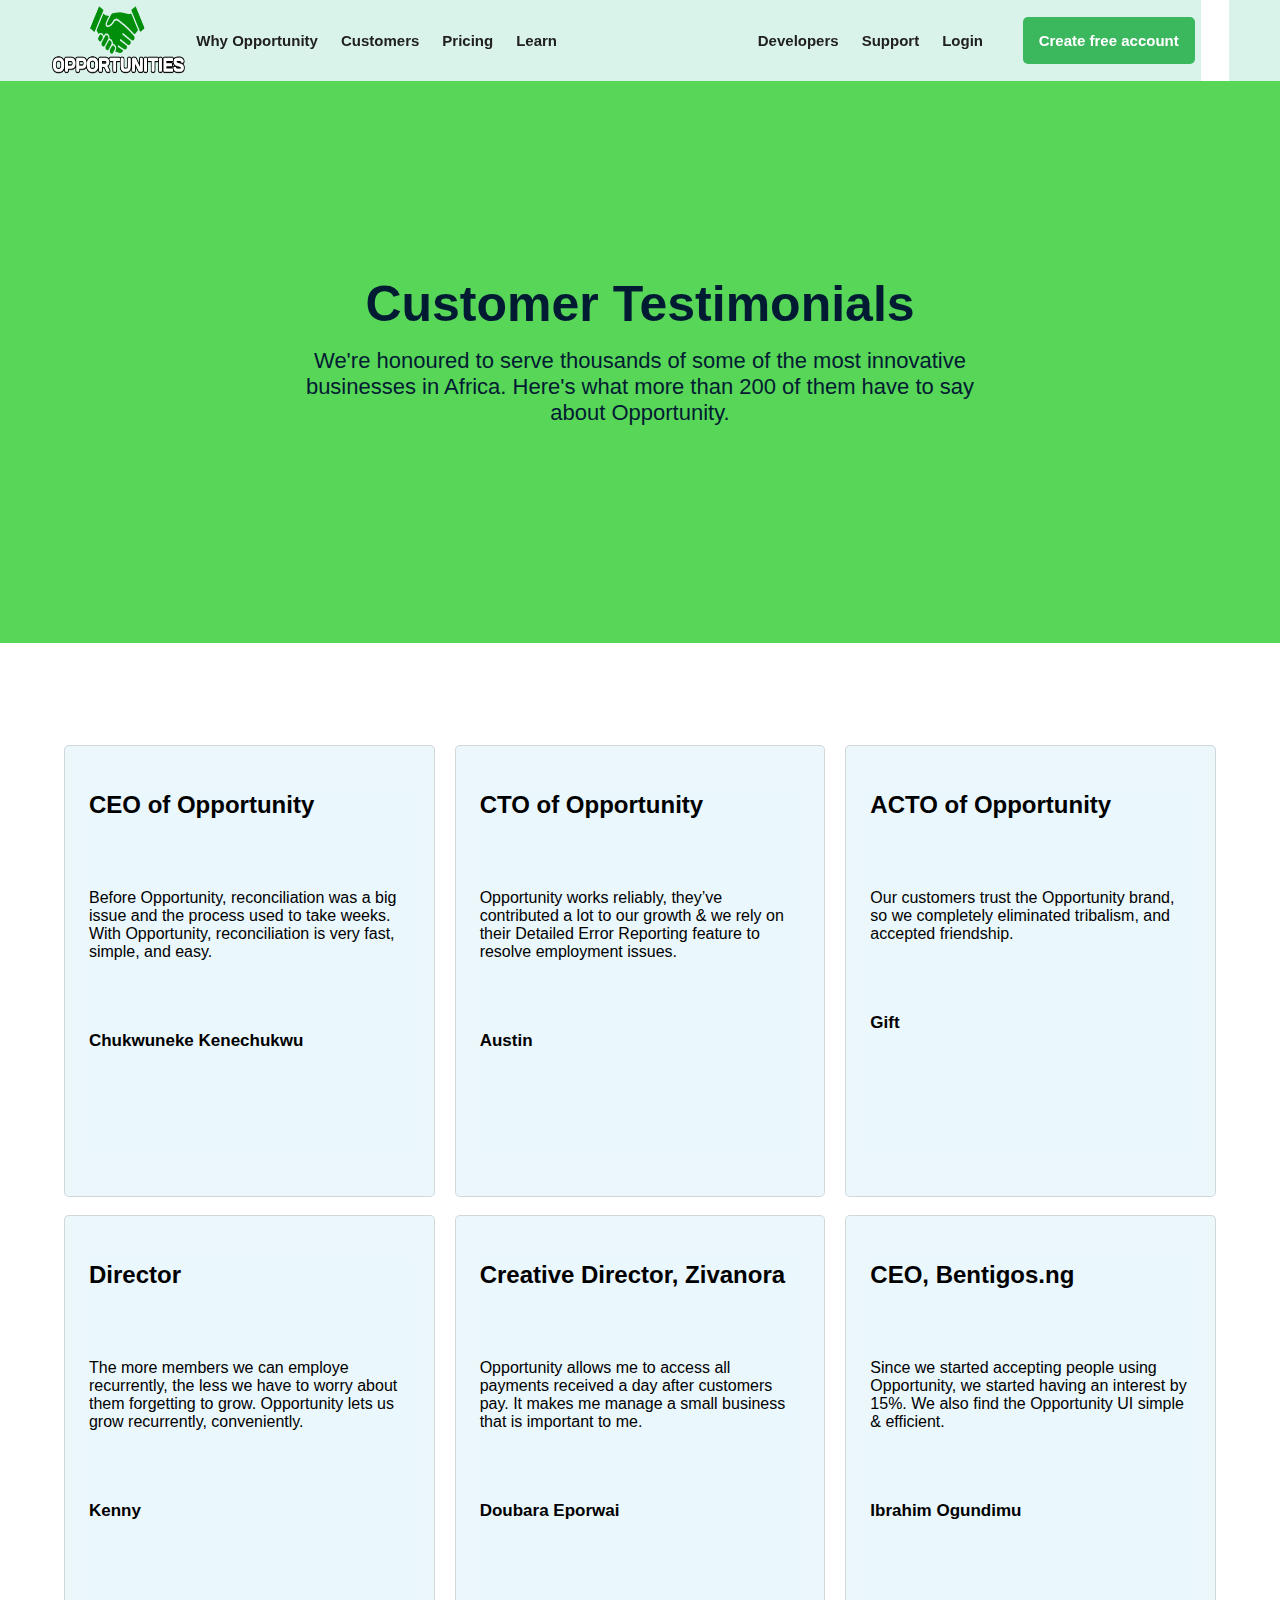
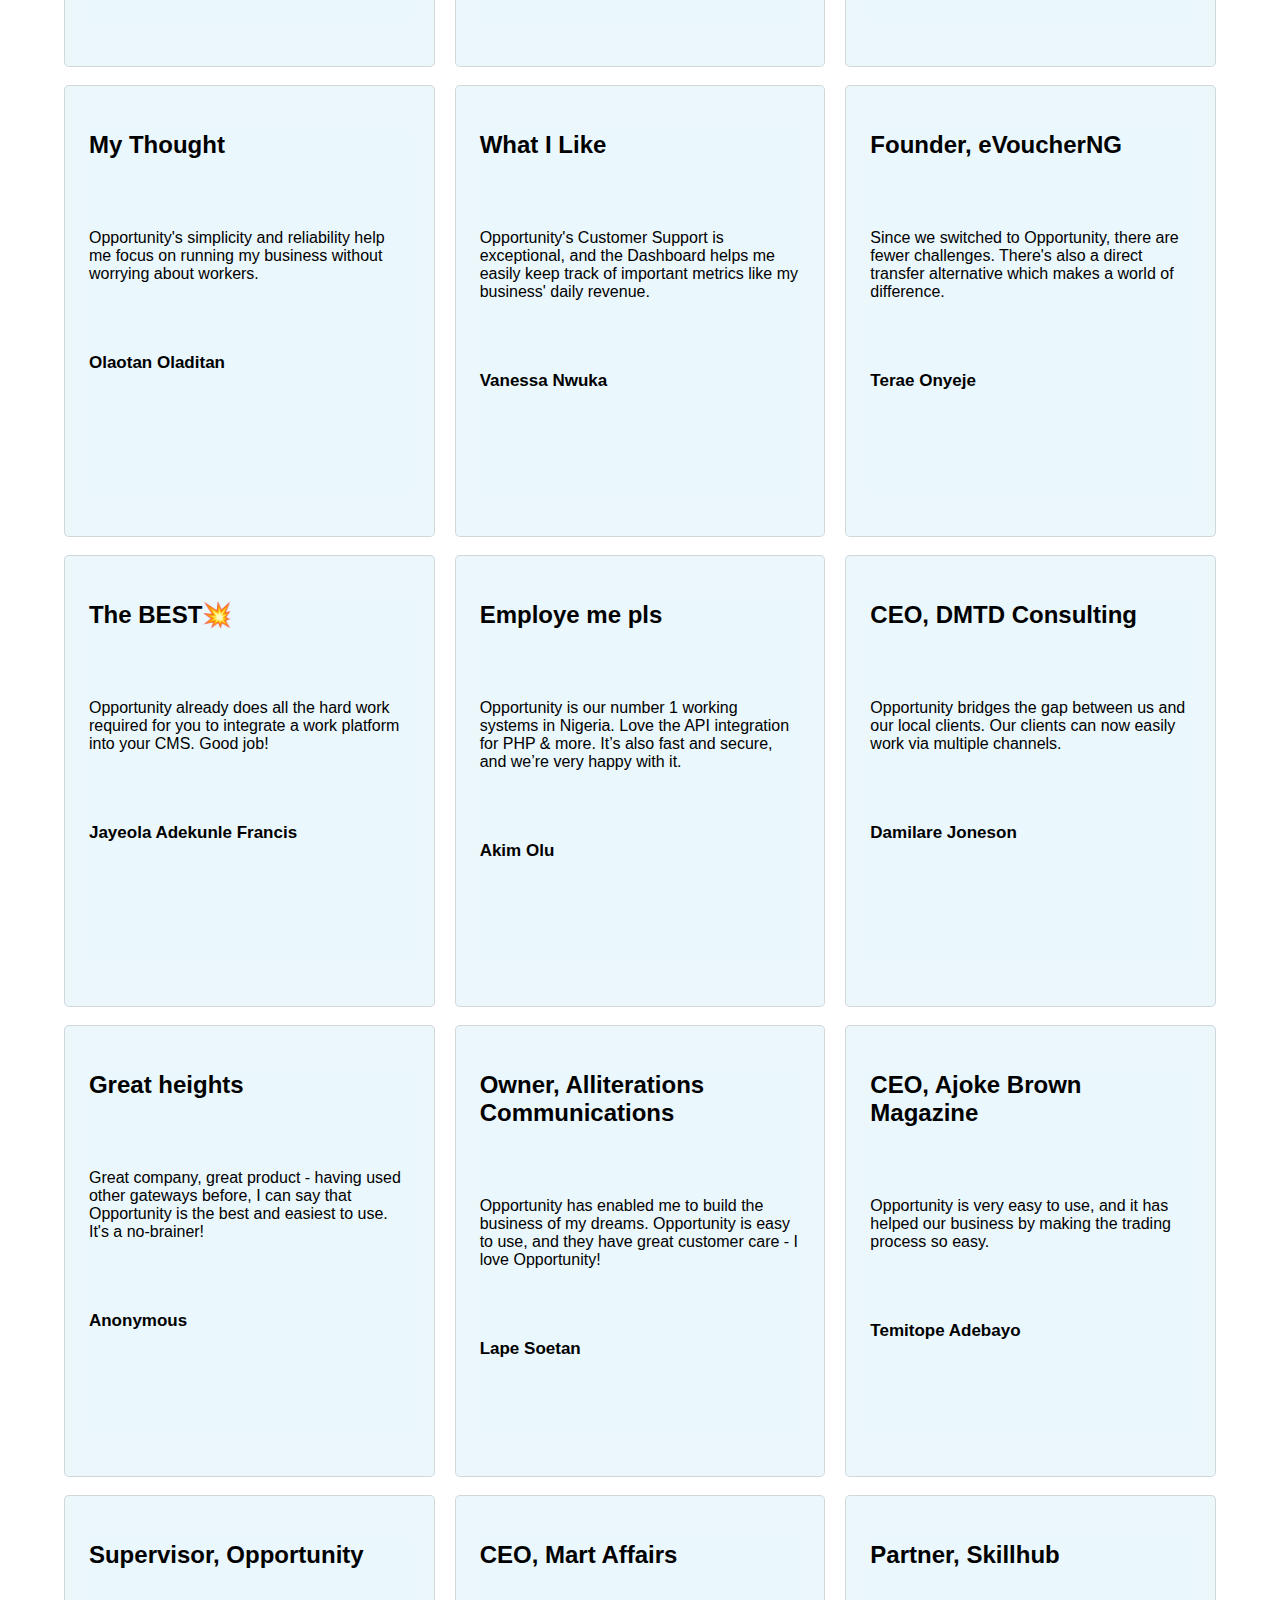
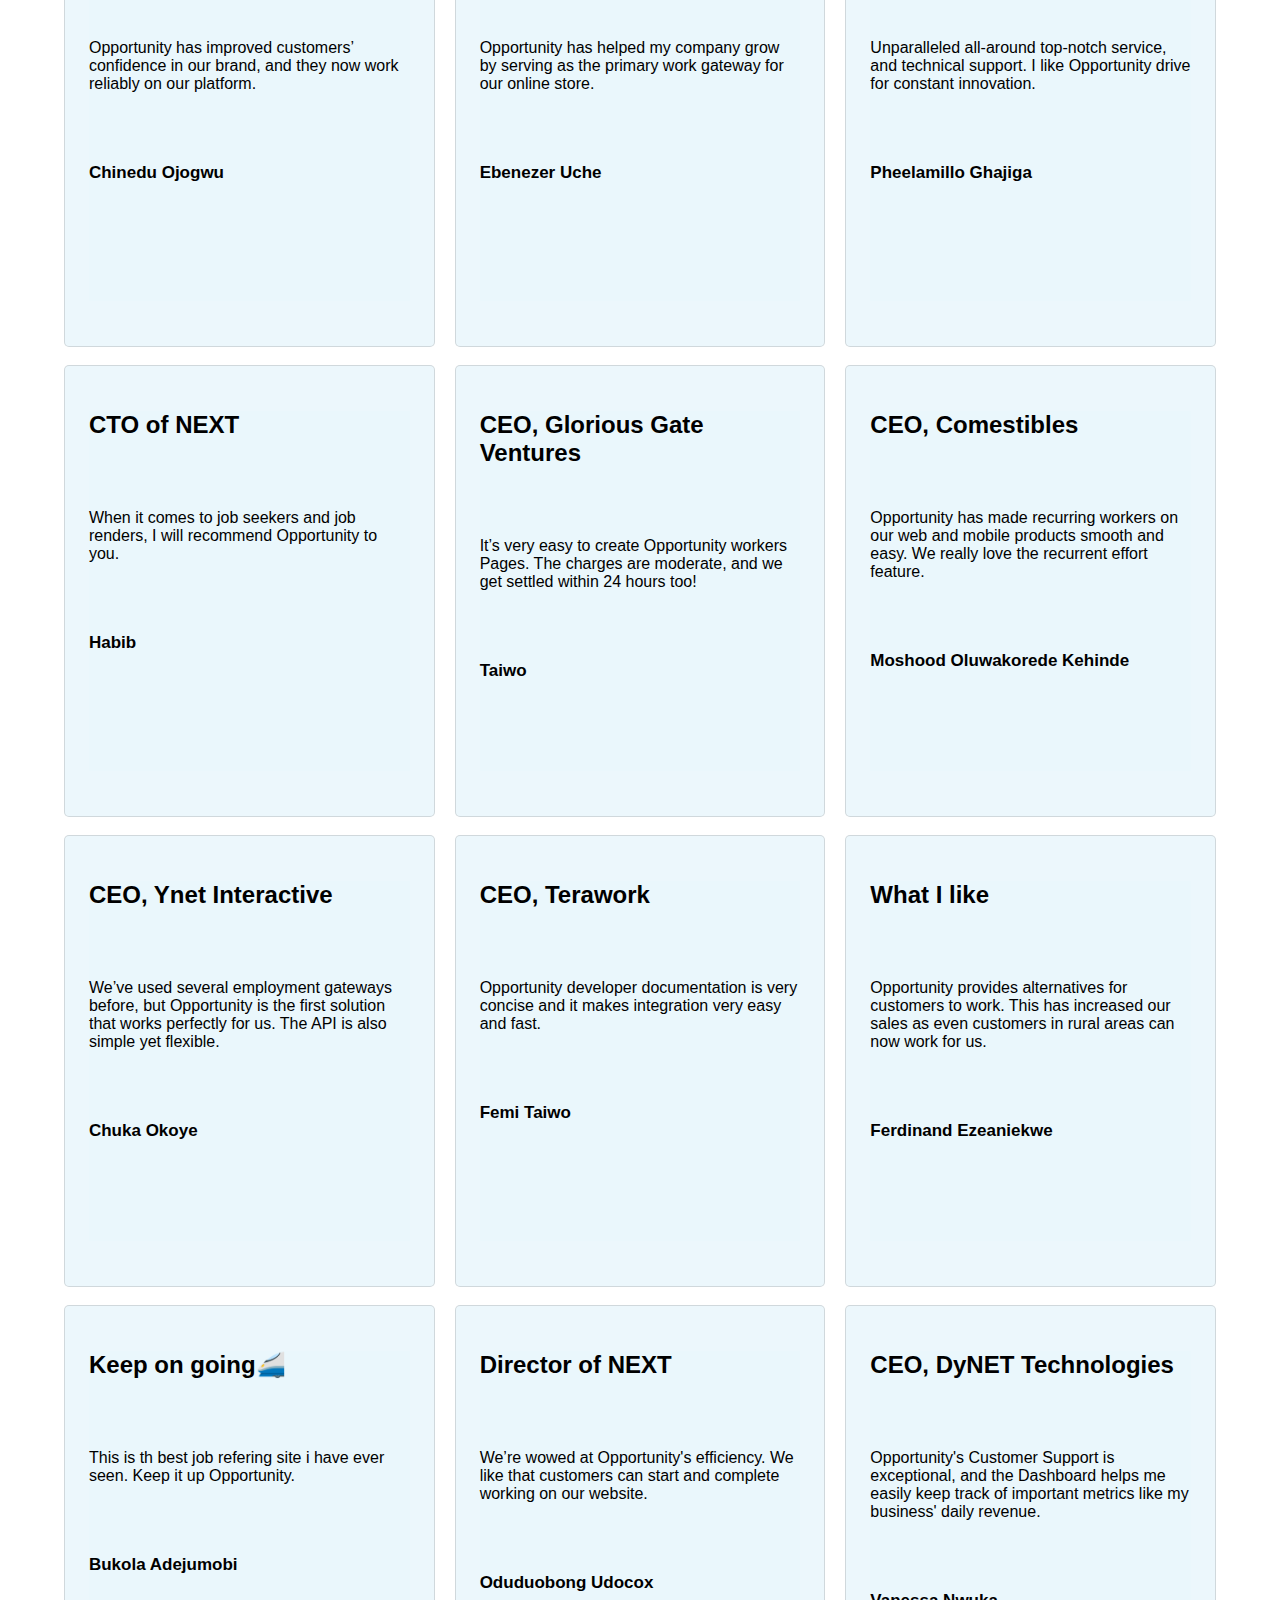
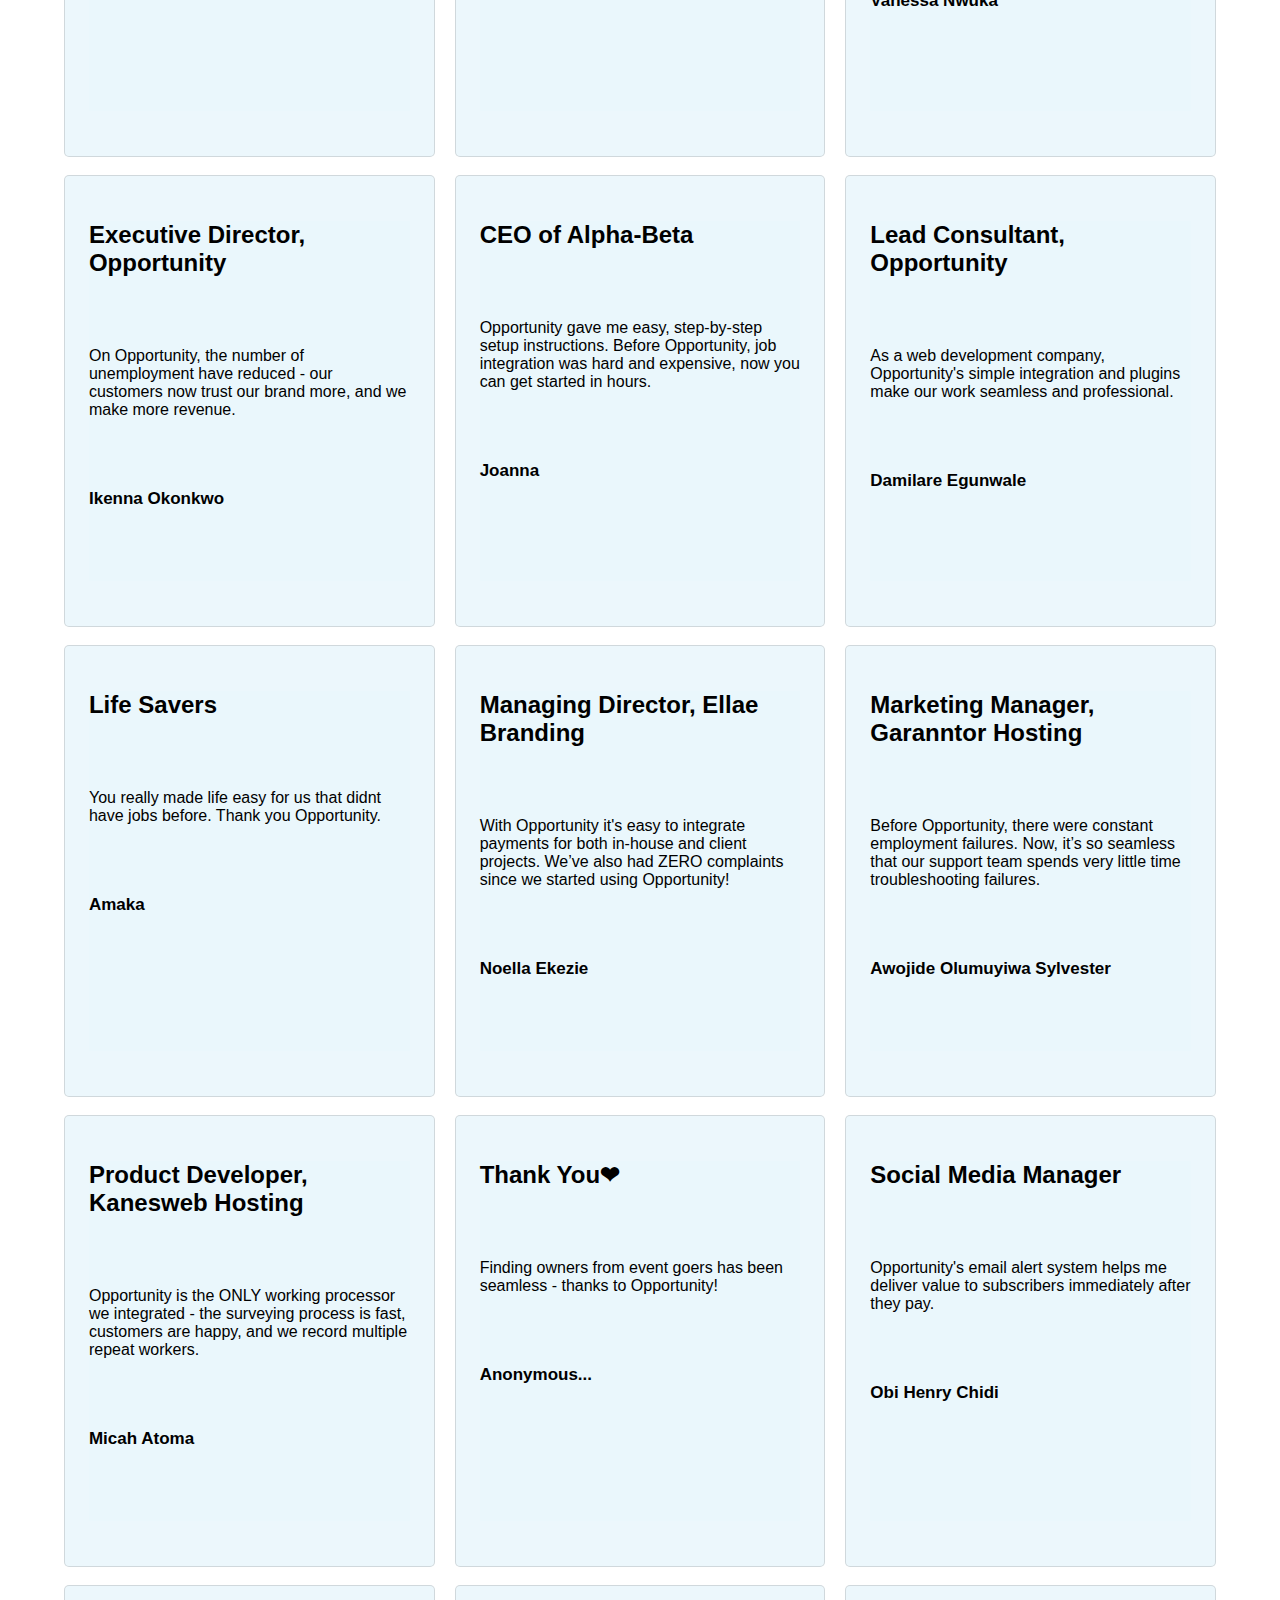
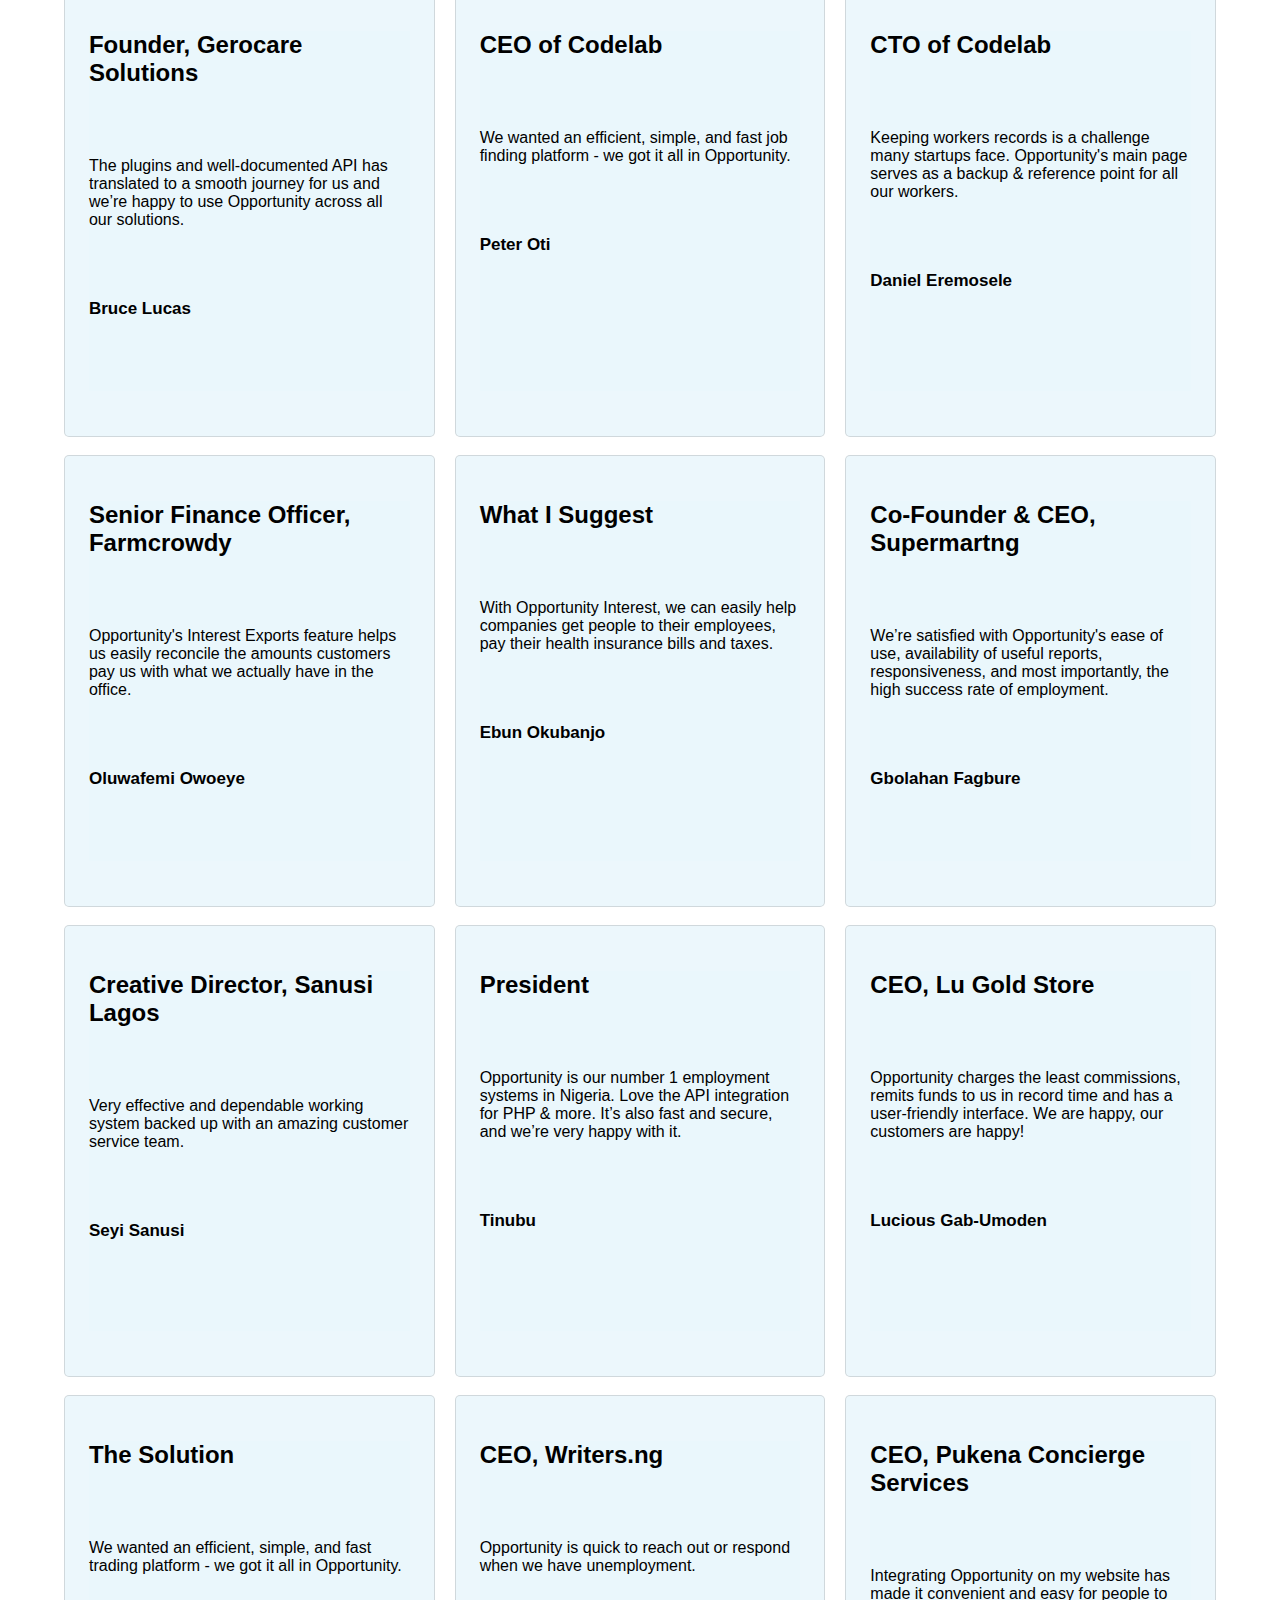
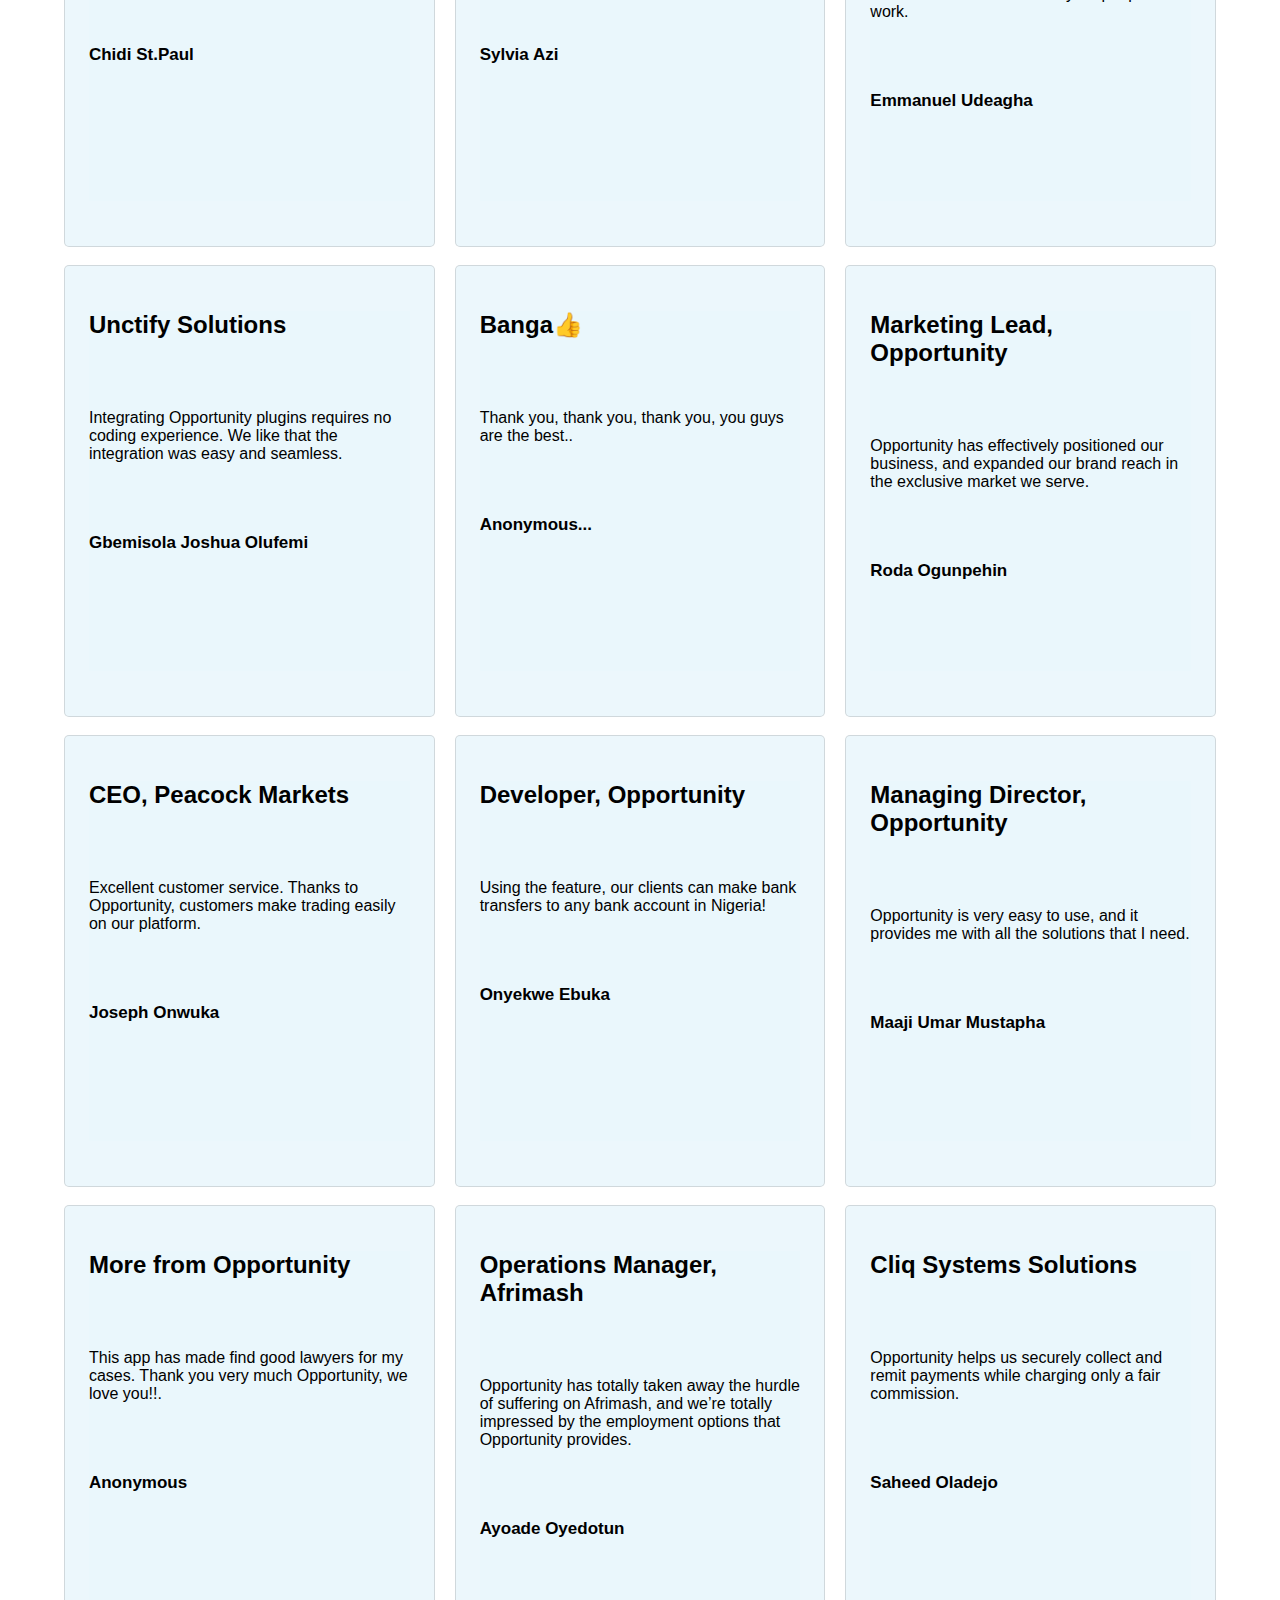
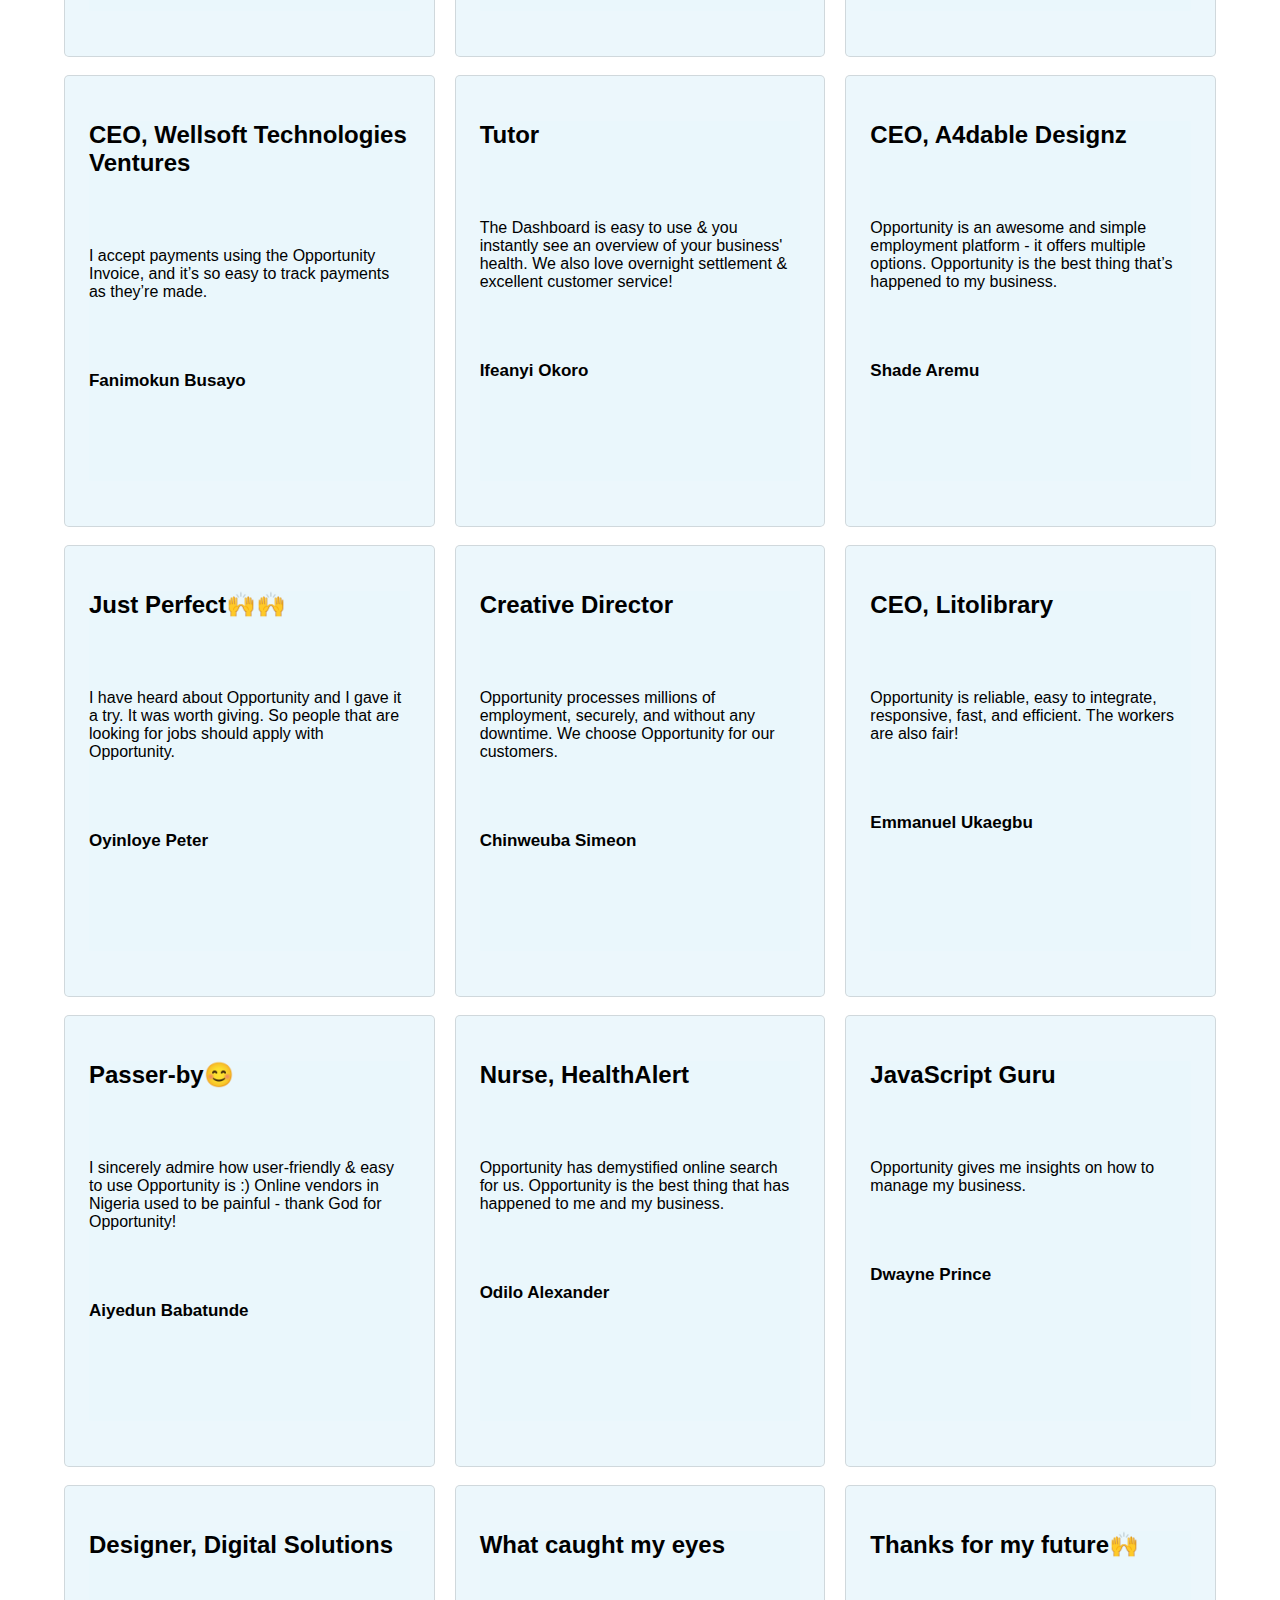
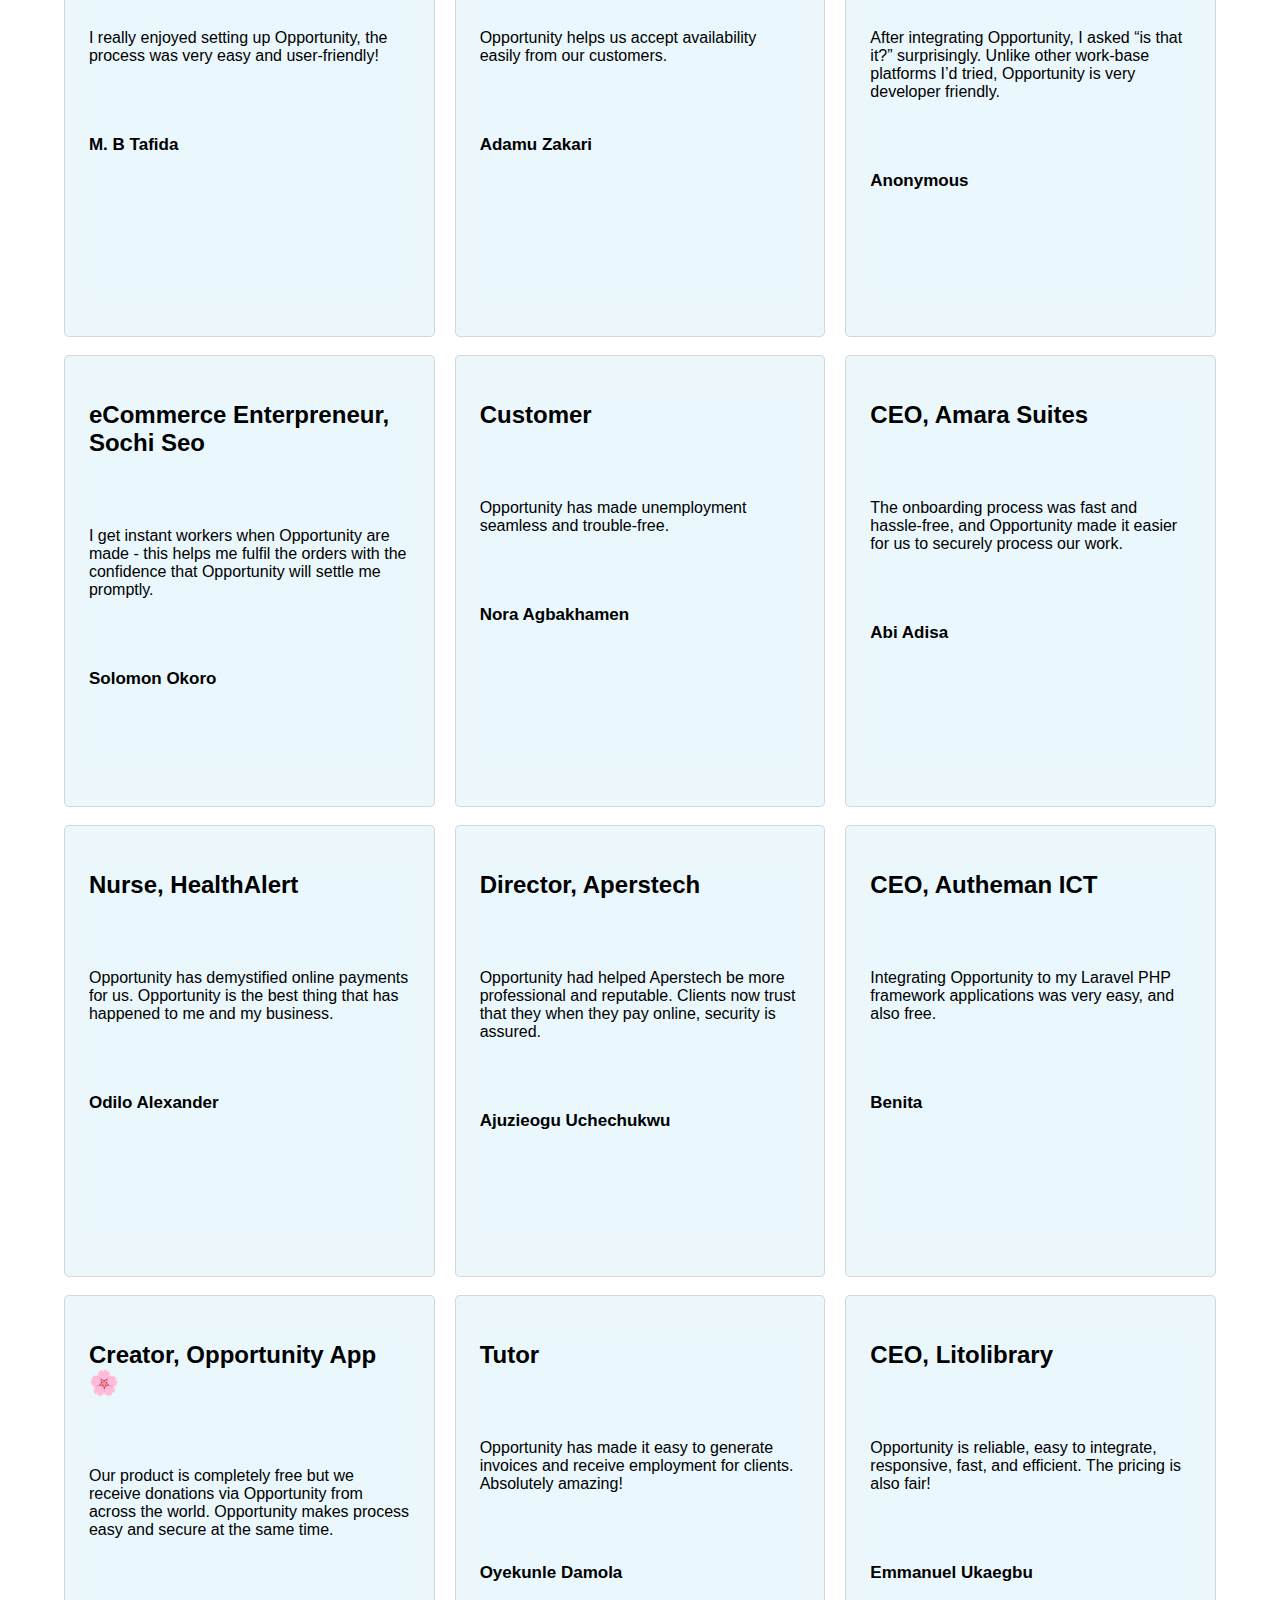
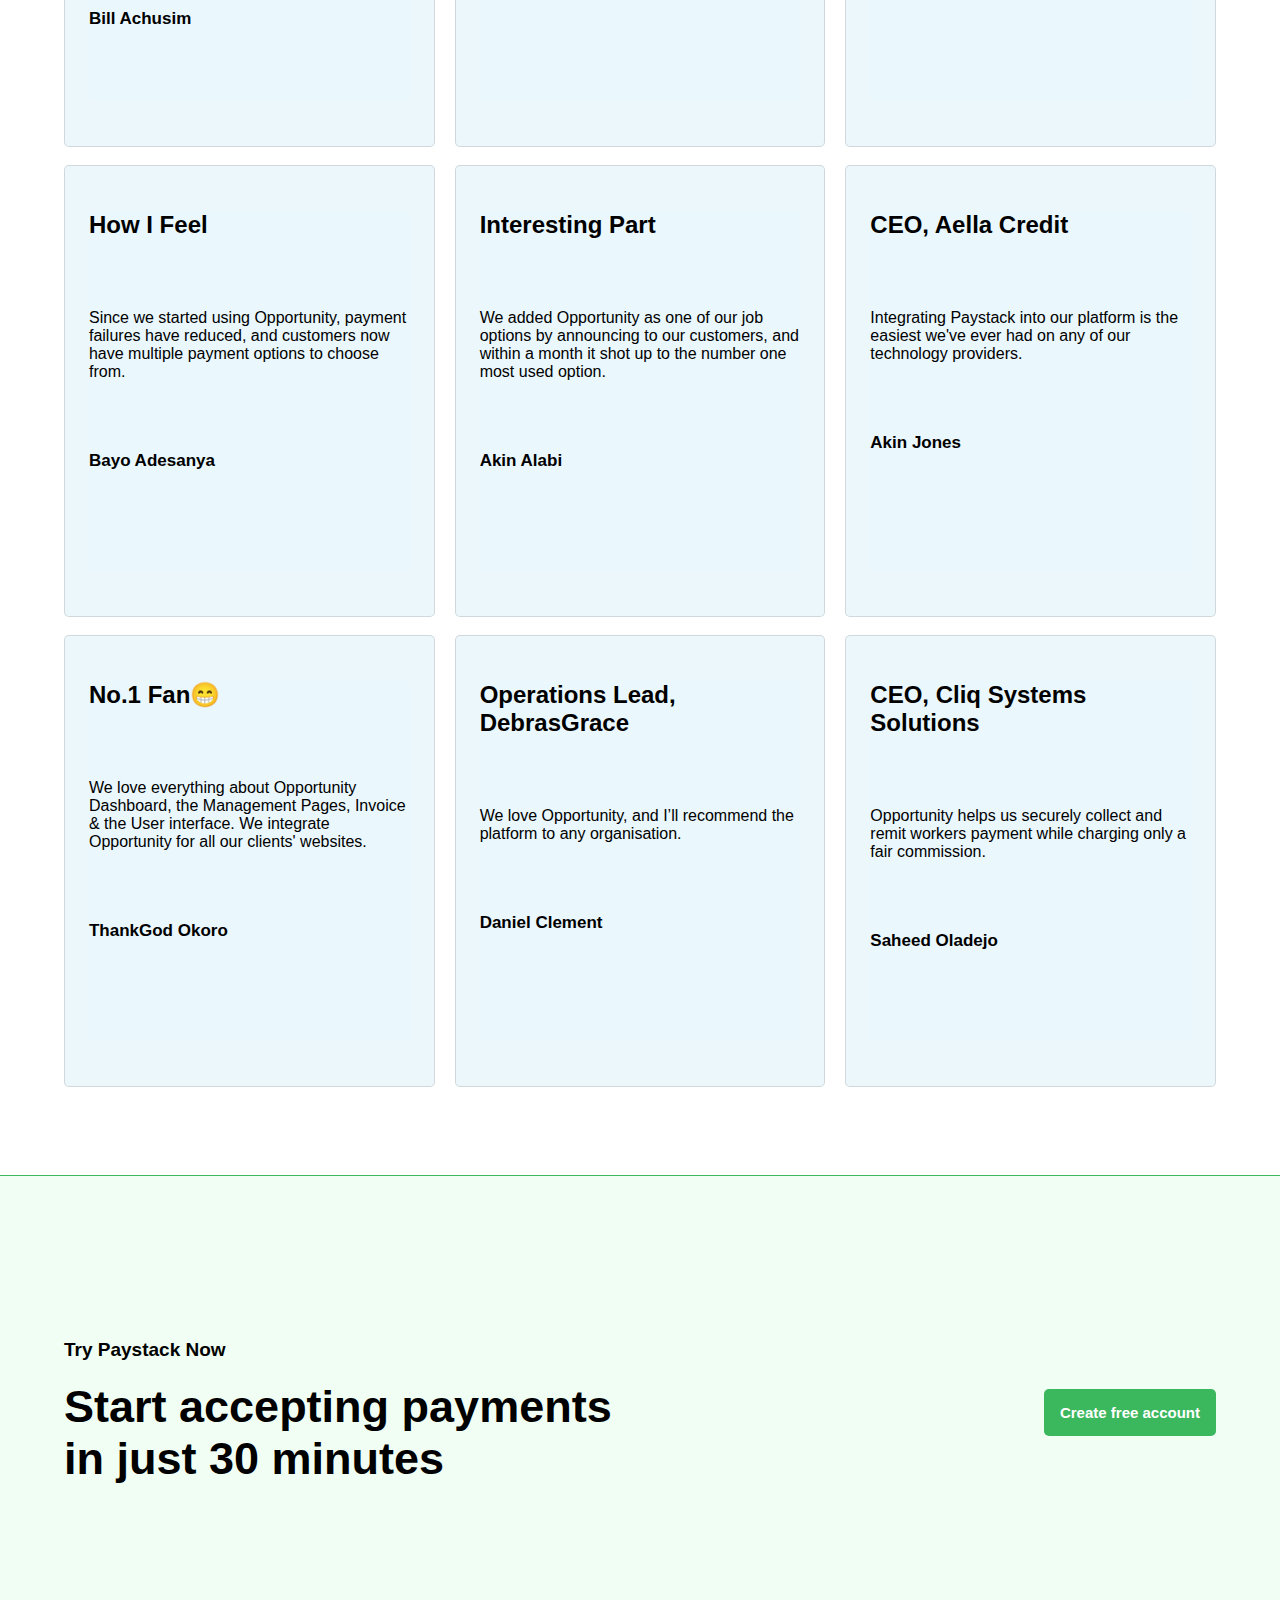
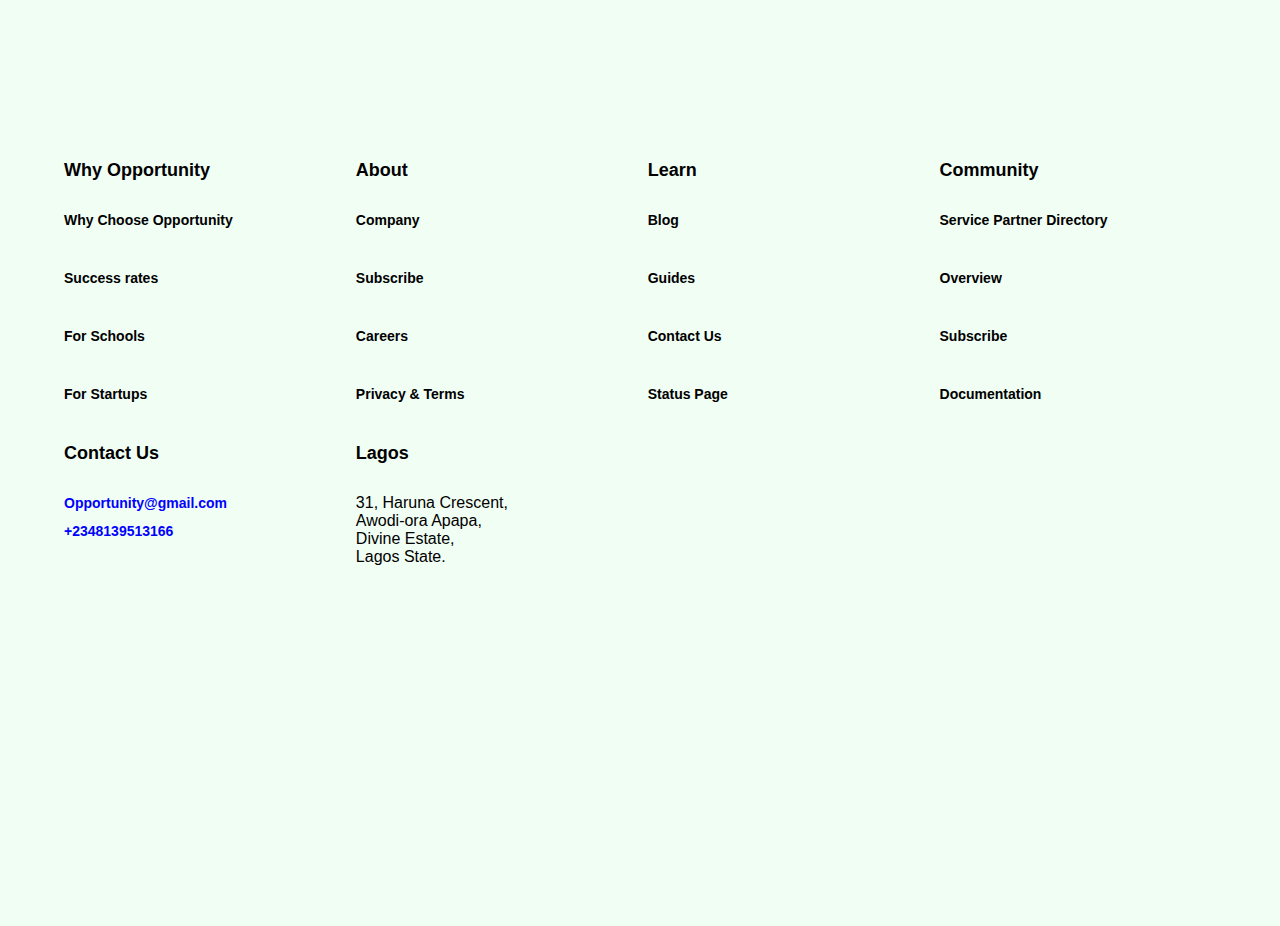
==== Customers/index.html @ 06574d7b "oppurtunity  push" ====
<!DOCTYPE html>
<html lang="en">
<head>
    <link rel="stylesheet" href="./index.css">
    <meta charset="UTF-8">
    <meta name="viewport" content="width=device-width, initial-scale=1.0">
    <title>Company</title>
</head>
<body>
    <main class="Main">
        <header class="Header DropDown">
            <div class="Head-wrapper">
                <div class="Part1">
                    <div class="Logo"><img src="../FirstPhasePresentation/login/asset/logo.png" height="100%" width="100%" alt="Opportunity"></div>
                    <div class="First">
                        <a href="">Why Opportunity</a>
                        <a href="../Customers/index.html">Customers</a>
                        <a href="">Pricing</a>
                        <a href="">Learn</a>
                    </div>
                </div>
                <div class="Part2">
                    <div class="Second">
                        <a href="">Developers</a>
                        <a href="../FirstPhasePresentation/Support/index.html">Support</a>
                        <a href="../FirstPhasePresentation/login/index.html">Login</a>
                    </div>
                        <a class="Account" href="../FirstPhasePresentation/Sign up/indext.html">
                            <button class="But">Create free account</button>
                        </a>
                    <div class="Flag"><img src="" alt=""></div>
                </div>
            </div>
        </header>
        <section class="Section">
           <h1 class="Bounce">Customer Testimonials</h1>
           <p class="Bounce">We're honoured to serve thousands of some of the most innovative<br /> businesses in Africa. Here's what more than 200 of them have to say<br /> about Opportunity.
           </p>
        </section>
        <div class="Holder">
            <div class="Holder-wrapper">
                <div class="Column">
                    <div class="Row">
                        <div class="Row-holder">
                            <h2>CEO of Opportunity</h2>
                            <p>Before Opportunity, reconciliation was a big issue and the process used to take weeks. With Opportunity, reconciliation is very fast, simple, and easy.</p>
                            <div class="Dop">Chukwuneke Kenechukwu</div>
                        </div>
                    </div>
                    <div class="Row">
                        <div class="Row-holder">
                            <h2>CTO of Opportunity</h2>
                            <p>Opportunity works reliably, they’ve contributed a lot to our growth & we rely on their Detailed Error Reporting feature to resolve employment issues.</p>
                            <div class="Dop">Austin</div>
                        </div>
                    </div>
                    <div class="Row">
                        <div class="Row-holder">
                            <h2>ACTO of Opportunity</h2>
                            <p>Our customers trust the Opportunity brand, so we completely eliminated tribalism, and accepted friendship.</p>
                            <div class="Dop">Gift</div>
                        </div>
                    </div>
                </div>
                <div class="Column">
                    <div class="Row">
                        <div class="Row-holder">
                            <h2>Director</h2>
                            <p>The more members we can employe recurrently, the less we have to worry about them forgetting to grow. Opportunity lets us grow recurrently, conveniently.</p>
                            <div class="Dop">Kenny</div>
                        </div>
                    </div>
                    <div class="Row">
                        <div class="Row-holder">
                            <h2>Creative Director, Zivanora</h2>
                            <p>Opportunity allows me to access all payments received a day after customers pay. It makes me manage a small business that is important to me.</p>
                            <div class="Dop">Doubara Eporwai</div>
                        </div>
                    </div>
                    <div class="Row">
                        <div class="Row-holder">
                            <h2>CEO, Bentigos.ng</h2>
                            <p>Since we started accepting people using Opportunity, we started having an interest by 15%. We also find the Opportunity UI simple & efficient.</p>
                            <div class="Dop">Ibrahim Ogundimu</div>
                        </div>
                    </div>
                </div>
                <div class="Column">
                    <div class="Row">
                        <div class="Row-holder">
                            <h2>My Thought</h2>
                            <p>Opportunity's simplicity and reliability help me focus on running my business without worrying about workers.</p>
                            <div class="Dop">Olaotan Oladitan</div>
                        </div>
                    </div>
                    <div class="Row">
                        <div class="Row-holder">
                            <h2>What I Like</h2>
                            <p>Opportunity's Customer Support is exceptional, and the Dashboard helps me easily keep track of important metrics like my business' daily revenue.</p>
                            <div class="Dop">Vanessa Nwuka</div>
                        </div>
                    </div>
                    <div class="Row">
                        <div class="Row-holder">
                            <h2>Founder, eVoucherNG</h2>
                            <p>Since we switched to Opportunity, there are fewer challenges. There's also a direct transfer alternative which makes a world of difference.</p>
                            <div class="Dop">Terae Onyeje</div>
                        </div>
                    </div>
                </div>
                <div class="Column">
                    <div class="Row">
                        <div class="Row-holder">
                            <h2>The BEST💥</h2>
                            <p>Opportunity already does all the hard work required for you to integrate a work platform into your CMS. Good job!</p>
                            <div class="Dop">Jayeola Adekunle Francis</div>
                        </div>
                    </div>
                    <div class="Row">
                        <div class="Row-holder">
                            <h2>Employe me pls</h2>
                            <p>Opportunity is our number 1 working systems in Nigeria. Love the API integration for PHP & more. It’s also fast and secure, and we’re very happy with it.</p>
                            <div class="Dop">Akim Olu</div>
                        </div>
                    </div>
                    <div class="Row">
                        <div class="Row-holder">
                            <h2>CEO, DMTD Consulting</h2>
                            <p>Opportunity bridges the gap between us and our local clients. Our clients can now easily work via multiple channels.</p>
                            <div class="Dop">Damilare Joneson</div>
                        </div>
                    </div>
                </div>
                <div class="Column">
                    <div class="Row">
                        <div class="Row-holder">
                            <h2>Great heights</h2>
                            <p>Great company, great product - having used other gateways before, I can say that Opportunity is the best and easiest to use. It's a no-brainer!</p>
                            <div class="Dop">Anonymous</div>
                        </div>
                    </div>
                    <div class="Row">
                        <div class="Row-holder">
                            <h2>Owner, Alliterations Communications</h2>
                            <p>Opportunity has enabled me to build the business of my dreams. Opportunity is easy to use, and they have great customer care - I love Opportunity!</p>
                            <div class="Dop">Lape Soetan</div>
                        </div>
                    </div>
                    <div class="Row">
                        <div class="Row-holder">
                            <h2>CEO, Ajoke Brown Magazine</h2>
                            <p>Opportunity is very easy to use, and it has helped our business by making the trading process so easy.</p>
                            <div class="Dop">Temitope Adebayo</div>
                        </div>
                    </div>
                </div>
                <div class="Column">
                    <div class="Row">
                        <div class="Row-holder">
                            <h2>Supervisor, Opportunity</h2>
                            <p>Opportunity has improved customers’ confidence in our brand, and they now work reliably on our platform.</p>
                            <div class="Dop">Chinedu Ojogwu</div>
                        </div>
                    </div>
                    <div class="Row">
                        <div class="Row-holder">
                            <h2>CEO, Mart Affairs</h2>
                            <p>Opportunity has helped my company grow by serving as the primary work gateway for our online store.</p>
                            <div class="Dop">Ebenezer Uche</div>
                        </div>
                    </div>
                    <div class="Row">
                        <div class="Row-holder">
                            <h2>Partner, Skillhub</h2>
                            <p>Unparalleled all-around top-notch service, and technical support. I like Opportunity drive for constant innovation.</p>
                            <div class="Dop">Pheelamillo Ghajiga</div>
                        </div>
                    </div>
                </div>
                <div class="Column">
                    <div class="Row">
                        <div class="Row-holder">
                            <h2>CTO of NEXT</h2>
                            <p>When it comes to job seekers and job renders, I will recommend Opportunity to you.</p>
                            <div class="Dop">Habib</div>
                        </div>
                    </div>
                    <div class="Row">
                        <div class="Row-holder">
                            <h2>CEO, Glorious Gate Ventures</h2>
                            <p>It’s very easy to create Opportunity workers Pages. The charges are moderate, and we get settled within 24 hours too!</p>
                            <div class="Dop">Taiwo</div>
                        </div>
                    </div>
                    <div class="Row">
                        <div class="Row-holder">
                            <h2>CEO, Comestibles</h2>
                            <p>Opportunity has made recurring workers on our web and mobile products smooth and easy. We really love the recurrent effort feature.</p>
                            <div class="Dop">Moshood Oluwakorede Kehinde</div>
                        </div>
                    </div>
                </div>
                <div class="Column">
                    <div class="Row">
                        <div class="Row-holder">
                            <h2>CEO, Ynet Interactive</h2>
                            <p>We’ve used several employment gateways before, but Opportunity is the first solution that works perfectly for us. The API is also simple yet flexible.</p>
                            <div class="Dop">Chuka Okoye</div>
                        </div>
                    </div>
                    <div class="Row">
                        <div class="Row-holder">
                            <h2>CEO, Terawork</h2>
                            <p>Opportunity developer documentation is very concise and it makes integration very easy and fast.</p>
                            <div class="Dop">Femi Taiwo</div>
                        </div>
                    </div>
                    <div class="Row">
                        <div class="Row-holder">
                            <h2>What I like</h2>
                            <p>Opportunity provides alternatives for customers to work. This has increased our sales as even customers in rural areas can now work for us.</p>
                            <div class="Dop">Ferdinand Ezeaniekwe</div>
                        </div>
                    </div>
                </div>
                <div class="Column">
                    <div class="Row">
                        <div class="Row-holder">
                            <h2>Keep on going🚄</h2>
                            <p>This is th best job refering site i have ever seen. Keep it up Opportunity.</p>
                            <div class="Dop">Bukola Adejumobi</div>
                        </div>
                    </div>
                    <div class="Row">
                        <div class="Row-holder">
                            <h2>Director of NEXT</h2>
                            <p>We’re wowed at Opportunity's efficiency. We like that customers can start and complete working on our website.</p>
                            <div class="Dop">Oduduobong Udocox</div>
                        </div>
                    </div>
                    <div class="Row">
                        <div class="Row-holder">
                            <h2>CEO, DyNET Technologies</h2>
                            <p>Opportunity's Customer Support is exceptional, and the Dashboard helps me easily keep track of important metrics like my business' daily revenue.</p>
                            <div class="Dop">Vanessa Nwuka</div>
                        </div>
                    </div>
                </div>
                <div class="Column">
                    <div class="Row">
                        <div class="Row-holder">
                            <h2>Executive Director, Opportunity</h2>
                            <p>On Opportunity, the number of unemployment have reduced - our customers now trust our brand more, and we make more revenue.</p>
                            <div class="Dop">Ikenna Okonkwo</div>
                        </div>
                    </div>
                    <div class="Row">
                        <div class="Row-holder">
                            <h2>CEO of Alpha-Beta</h2>
                            <p>Opportunity gave me easy, step-by-step setup instructions. Before Opportunity, job integration was hard and expensive, now you can get started in hours.</p>
                            <div class="Dop">Joanna</div>
                        </div>
                    </div>
                    <div class="Row">
                        <div class="Row-holder">
                            <h2>Lead Consultant, Opportunity</h2>
                            <p>As a web development company, Opportunity's simple integration and plugins make our work seamless and professional.</p>
                            <div class="Dop">Damilare Egunwale</div>
                        </div>
                    </div>
                </div>
                <div class="Column">
                    <div class="Row">
                        <div class="Row-holder">
                            <h2>Life Savers</h2>
                            <p>You really made life easy for us that didnt have jobs before. Thank you Opportunity.</p>
                            <div class="Dop">Amaka</div>
                        </div>
                    </div>
                    <div class="Row">
                        <div class="Row-holder">
                            <h2>Managing Director, Ellae Branding</h2>
                            <p>With Opportunity it's easy to integrate payments for both in-house and client projects. We’ve also had ZERO complaints since we started using Opportunity!</p>
                            <div class="Dop">Noella Ekezie</div>
                        </div>
                    </div>
                    <div class="Row">
                        <div class="Row-holder">
                            <h2>Marketing Manager, Garanntor Hosting</h2>
                            <p>Before Opportunity, there were constant employment failures. Now, it’s so seamless that our support team spends very little time troubleshooting failures.</p>
                            <div class="Dop">Awojide Olumuyiwa Sylvester</div>
                        </div>
                    </div>
                </div>
                <div class="Column">
                    <div class="Row">
                        <div class="Row-holder">
                            <h2>Product Developer, Kanesweb Hosting</h2>
                            <p>Opportunity is the ONLY working processor we integrated - the surveying process is fast, customers are happy, and we record multiple repeat workers.</p>
                            <div class="Dop">Micah Atoma</div>
                        </div>
                    </div>
                    <div class="Row">
                        <div class="Row-holder">
                            <h2>Thank You❤</h2>
                            <p>Finding owners from event goers has been seamless - thanks to Opportunity!</p>
                            <div class="Dop">Anonymous...</div>
                        </div>
                    </div>
                    <div class="Row">
                        <div class="Row-holder">
                            <h2>Social Media Manager</h2>
                            <p>Opportunity's email alert system helps me deliver value to subscribers immediately after they pay.</p>
                            <div class="Dop">Obi Henry Chidi</div>
                        </div>
                    </div>
                </div>
                <div class="Column">
                    <div class="Row">
                        <div class="Row-holder">
                            <h2>Founder, Gerocare Solutions</h2>
                            <p>The plugins and well-documented API has translated to a smooth journey for us and we’re happy to use Opportunity across all our solutions.</p>
                            <div class="Dop">Bruce Lucas</div>
                        </div>
                    </div>
                    <div class="Row">
                        <div class="Row-holder">
                            <h2>CEO of Codelab</h2>
                            <p>We wanted an efficient, simple, and fast job finding platform - we got it all in Opportunity.</p>
                            <div class="Dop">Peter Oti</div>
                        </div>
                    </div>
                    <div class="Row">
                        <div class="Row-holder">
                            <h2>CTO of Codelab</h2>
                            <p>Keeping workers records is a challenge many startups face. Opportunity's main page serves as a backup & reference point for all our workers.</p>
                            <div class="Dop">Daniel Eremosele</div>
                        </div>
                    </div>
                </div>
                <div class="Column">
                    <div class="Row">
                        <div class="Row-holder">
                            <h2>Senior Finance Officer, Farmcrowdy</h2>
                            <p>Opportunity's Interest Exports feature helps us easily reconcile the amounts customers pay us with what we actually have in the office.</p>
                            <div class="Dop">Oluwafemi Owoeye</div>
                        </div>
                    </div>
                    <div class="Row">
                        <div class="Row-holder">
                            <h2>What I Suggest</h2>
                            <p>With Opportunity Interest, we can easily help companies get people to their employees, pay their health insurance bills and taxes.</p>
                            <div class="Dop">Ebun Okubanjo</div>
                        </div>
                    </div>
                    <div class="Row">
                        <div class="Row-holder">
                            <h2>Co-Founder & CEO, Supermartng</h2>
                            <p>We’re satisfied with Opportunity's ease of use, availability of useful reports, responsiveness, and most importantly, the high success rate of employment.</p>
                            <div class="Dop">Gbolahan Fagbure</div>
                        </div>
                    </div>
                </div>
                <div class="Column">
                    <div class="Row">
                        <div class="Row-holder">
                            <h2>Creative Director, Sanusi Lagos</h2>
                            <p>Very effective and dependable working system backed up with an amazing customer service team.</p>
                            <div class="Dop">Seyi Sanusi</div>
                        </div>
                    </div>
                    <div class="Row">
                        <div class="Row-holder">
                            <h2>President</h2>
                            <p>Opportunity is our number 1 employment systems in Nigeria. Love the API integration for PHP & more. It’s also fast and secure, and we’re very happy with it.</p>
                            <div class="Dop">Tinubu</div>
                        </div>
                    </div>
                    <div class="Row">
                        <div class="Row-holder">
                            <h2>CEO, Lu Gold Store</h2>
                            <p>Opportunity charges the least commissions, remits funds to us in record time and has a user-friendly interface. We are happy, our customers are happy!</p>
                            <div class="Dop">Lucious Gab-Umoden</div>
                        </div>
                    </div>
                </div>
                <div class="Column">
                    <div class="Row">
                        <div class="Row-holder">
                            <h2>The Solution</h2>
                            <p>We wanted an efficient, simple, and fast trading platform - we got it all in Opportunity.</p>
                            <div class="Dop">Chidi St.Paul</div>
                        </div>
                    </div>
                    <div class="Row">
                        <div class="Row-holder">
                            <h2>CEO, Writers.ng</h2>
                            <p>Opportunity is quick to reach out or respond when we have unemployment.</p>
                            <div class="Dop">Sylvia Azi</div>
                        </div>
                    </div>
                    <div class="Row">
                        <div class="Row-holder">
                            <h2>CEO, Pukena Concierge Services</h2>
                            <p>Integrating Opportunity on my website has made it convenient and easy for people to work.</p>
                            <div class="Dop">Emmanuel Udeagha</div>
                        </div>
                    </div>
                </div>
                <div class="Column">
                    <div class="Row">
                        <div class="Row-holder">
                            <h2>Unctify Solutions</h2>
                            <p>Integrating Opportunity plugins requires no coding experience. We like that the integration was easy and seamless.</p>
                            <div class="Dop">Gbemisola Joshua Olufemi</div>
                        </div>
                    </div>
                    <div class="Row">
                        <div class="Row-holder">
                            <h2>Banga👍</h2>
                            <p>Thank you, thank you, thank you, you guys are the best..</p>
                            <div class="Dop">Anonymous...</div>
                        </div>
                    </div>
                    <div class="Row">
                        <div class="Row-holder">
                            <h2>Marketing Lead, Opportunity</h2>
                            <p>Opportunity has effectively positioned our business, and expanded our brand reach in the exclusive market we serve.</p>
                            <div class="Dop">Roda Ogunpehin</div>
                        </div>
                    </div>
                </div>
                <div class="Column">
                    <div class="Row">
                        <div class="Row-holder">
                            <h2>CEO, Peacock Markets</h2>
                            <p>Excellent customer service. Thanks to Opportunity, customers make trading easily on our platform.</p>
                            <div class="Dop">Joseph Onwuka</div>
                        </div>
                    </div>
                    <div class="Row">
                        <div class="Row-holder">
                            <h2>Developer, Opportunity</h2>
                            <p>Using the feature, our clients can make bank transfers to any bank account in Nigeria!</p>
                            <div class="Dop">Onyekwe Ebuka</div>
                        </div>
                    </div>
                    <div class="Row">
                        <div class="Row-holder">
                            <h2>Managing Director, Opportunity</h2>
                            <p>Opportunity is very easy to use, and it provides me with all the solutions that I need.</p>
                            <div class="Dop">Maaji Umar Mustapha</div>
                        </div>
                    </div>
                </div>
                <div class="Column">
                    <div class="Row">
                        <div class="Row-holder">
                            <h2>More from Opportunity</h2>
                            <p>This app has made find good lawyers for my cases. Thank you very much Opportunity, we love you!!.</p>
                            <div class="Dop">Anonymous</div>
                        </div>
                    </div>
                    <div class="Row">
                        <div class="Row-holder">
                            <h2>Operations Manager, Afrimash</h2>
                            <p>Opportunity has totally taken away the hurdle of suffering on Afrimash, and we’re totally impressed by the employment options that Opportunity provides.</p>
                            <div class="Dop">Ayoade Oyedotun</div>
                        </div>
                    </div>
                    <div class="Row">
                        <div class="Row-holder">
                            <h2>Cliq Systems Solutions</h2>
                            <p>Opportunity helps us securely collect and remit payments while charging only a fair commission.</p>
                            <div class="Dop">Saheed Oladejo</div>
                        </div>
                    </div>
                </div>
                <div class="Column">
                    <div class="Row">
                        <div class="Row-holder">
                            <h2>CEO, Wellsoft Technologies Ventures</h2>
                            <p>I accept payments using the Opportunity Invoice, and it’s so easy to track payments as they’re made.</p>
                            <div class="Dop">Fanimokun Busayo</div>
                        </div>
                    </div>
                    <div class="Row">
                        <div class="Row-holder">
                            <h2>Tutor</h2>
                            <p>The Dashboard is easy to use & you instantly see an overview of your business' health. We also love overnight settlement & excellent customer service!</p>
                            <div class="Dop">Ifeanyi Okoro</div>
                        </div>
                    </div>
                    <div class="Row">
                        <div class="Row-holder">
                            <h2>CEO, A4dable Designz</h2>
                            <p>Opportunity is an awesome and simple employment platform - it offers multiple options. Opportunity is the best thing that’s happened to my business.</p>
                            <div class="Dop">Shade Aremu</div>
                        </div>
                    </div>
                </div>
                <div class="Column">
                    <div class="Row">
                        <div class="Row-holder">
                            <h2>Just Perfect🙌🙌</h2>
                            <p>I have heard about Opportunity and I gave it a try. It was worth giving. So people that are looking for jobs should apply with Opportunity.</p>
                            <div class="Dop">Oyinloye Peter</div>
                        </div>
                    </div>
                    <div class="Row">
                        <div class="Row-holder">
                            <h2>Creative Director</h2>
                            <p>Opportunity processes millions of employment, securely, and without any downtime. We choose Opportunity for our customers.</p>
                            <div class="Dop">Chinweuba Simeon</div>
                        </div>
                    </div>
                    <div class="Row">
                        <div class="Row-holder">
                            <h2>CEO, Litolibrary</h2>
                            <p>Opportunity is reliable, easy to integrate, responsive, fast, and efficient. The workers are also fair!</p>
                            <div class="Dop">Emmanuel Ukaegbu</div>
                        </div>
                    </div>
                </div>
                <div class="Column">
                    <div class="Row">
                        <div class="Row-holder">
                            <h2>Passer-by😊</h2>
                            <p>I sincerely admire how user-friendly & easy to use Opportunity is :) Online vendors in Nigeria used to be painful - thank God for Opportunity!</p>
                            <div class="Dop">Aiyedun Babatunde</div>
                        </div>
                    </div>
                    <div class="Row">
                        <div class="Row-holder">
                            <h2>Nurse, HealthAlert</h2>
                            <p>Opportunity has demystified online search for us. Opportunity is the best thing that has happened to me and my business.</p>
                            <div class="Dop">Odilo Alexander</div>
                        </div>
                    </div>
                    <div class="Row">
                        <div class="Row-holder">
                            <h2>JavaScript Guru</h2>
                            <p>Opportunity gives me insights on how to manage my business.</p>
                            <div class="Dop">Dwayne Prince</div>
                        </div>
                    </div>
                </div>
                <div class="Column">
                    <div class="Row">
                        <div class="Row-holder">
                            <h2>Designer, Digital Solutions</h2>
                            <p>I really enjoyed setting up Opportunity, the process was very easy and user-friendly!</p>
                            <div class="Dop">M. B Tafida</div>
                        </div>
                    </div>
                    <div class="Row">
                        <div class="Row-holder">
                            <h2>What caught my eyes</h2>
                            <p>Opportunity helps us accept availability easily from our customers.</p>
                            <div class="Dop">Adamu Zakari</div>
                        </div>
                    </div>
                    <div class="Row">
                        <div class="Row-holder">
                            <h2>Thanks for my future🙌</h2>
                            <p>After integrating Opportunity, I asked “is that it?” surprisingly. Unlike other work-base platforms I’d tried, Opportunity is very developer friendly.</p>
                            <div class="Dop">Anonymous</div>
                        </div>
                    </div>
                </div>
                <div class="Column">
                    <div class="Row">
                        <div class="Row-holder">
                            <h2>eCommerce Enterpreneur, Sochi Seo</h2>
                            <p>I get instant workers when Opportunity are made - this helps me fulfil the orders with the confidence that Opportunity will settle me promptly.</p>
                            <div class="Dop">Solomon Okoro</div>
                        </div>
                    </div>
                    <div class="Row">
                        <div class="Row-holder">
                            <h2>Customer</h2>
                            <p>Opportunity has made unemployment seamless and trouble-free.</p>
                            <div class="Dop">Nora Agbakhamen</div>
                        </div>
                    </div>
                    <div class="Row">
                        <div class="Row-holder">
                            <h2>CEO, Amara Suites</h2>
                            <p>The onboarding process was fast and hassle-free, and Opportunity made it easier for us to securely process our work.</p>
                            <div class="Dop">Abi Adisa</div>
                        </div>
                    </div>
                </div>
                <div class="Column">
                    <div class="Row">
                        <div class="Row-holder">
                            <h2>Nurse, HealthAlert</h2>
                            <p>Opportunity has demystified online payments for us. Opportunity is the best thing that has happened to me and my business.</p>
                            <div class="Dop">Odilo Alexander</div>
                        </div>
                    </div>
                    <div class="Row">
                        <div class="Row-holder">
                            <h2>Director, Aperstech</h2>
                            <p>Opportunity had helped Aperstech be more professional and reputable. Clients now trust that they when they pay online, security is assured.</p>
                            <div class="Dop">Ajuzieogu Uchechukwu</div>
                        </div>
                    </div>
                    <div class="Row">
                        <div class="Row-holder">
                            <h2>CEO, Autheman ICT</h2>
                            <p>Integrating Opportunity to my Laravel PHP framework applications was very easy, and also free.</p>
                            <div class="Dop">Benita</div>
                        </div>
                    </div>
                </div>
                <div class="Column">
                    <div class="Row">
                        <div class="Row-holder">
                            <h2>Creator, Opportunity App 🌸</h2>
                            <p>Our product is completely free but we receive donations via Opportunity from across the world. Opportunity makes process easy and secure at the same time.</p>
                            <div class="Dop">Bill Achusim</div>
                        </div>
                    </div>
                    <div class="Row">
                        <div class="Row-holder">
                            <h2>Tutor</h2>
                            <p>Opportunity has made it easy to generate invoices and receive employment for clients. Absolutely amazing!</p>
                            <div class="Dop">Oyekunle Damola</div>
                        </div>
                    </div>
                    <div class="Row">
                        <div class="Row-holder">
                            <h2>CEO, Litolibrary</h2>
                            <p>Opportunity is reliable, easy to integrate, responsive, fast, and efficient. The pricing is also fair!</p>
                            <div class="Dop">Emmanuel Ukaegbu</div>
                        </div>
                    </div>
                </div>
                <div class="Column">
                    <div class="Row">
                        <div class="Row-holder">
                            <h2>How I Feel</h2>
                            <p>Since we started using Opportunity, payment failures have reduced, and customers now have multiple payment options to choose from.</p>
                            <div class="Dop">Bayo Adesanya</div>
                        </div>
                    </div>
                    <div class="Row">
                        <div class="Row-holder">
                            <h2>Interesting Part</h2>
                            <p>We added Opportunity as one of our job options by announcing to our customers, and within a month it shot up to the number one most used option.</p>
                            <div class="Dop">Akin Alabi</div>
                        </div>
                    </div>
                    <div class="Row">
                        <div class="Row-holder">
                            <h2>CEO, Aella Credit</h2>
                            <p>Integrating Paystack into our platform is the easiest we've ever had on any of our technology providers.</p>
                            <div class="Dop">Akin Jones</div>
                        </div>
                    </div>
                </div>
                <div class="Column">
                    <div class="Row">
                        <div class="Row-holder">
                            <h2>No.1 Fan😁</h2>
                            <p>We love everything about Opportunity Dashboard, the Management Pages, Invoice & the User interface. We integrate Opportunity for all our clients' websites.</p>
                            <div class="Dop">ThankGod Okoro</div>
                        </div>
                    </div>
                    <div class="Row">
                        <div class="Row-holder">
                            <h2>Operations Lead, DebrasGrace</h2>
                            <p>We love Opportunity, and I’ll recommend the platform to any organisation.</p>
                            <div class="Dop">Daniel Clement</div>
                        </div>
                    </div>
                    <div class="Row">
                        <div class="Row-holder">
                            <h2>CEO, Cliq Systems Solutions</h2>
                            <p>Opportunity helps us securely collect and remit workers payment while charging only a fair commission.</p>
                            <div class="Dop">Saheed Oladejo</div>
                        </div>
                    </div>
                </div>
            </div>
        </div>
        <footer class="Footer">
            <div class="Footer-wrapper">
                <div class="Start">
                    <div class="Okay">
                        <div class="Try">Try Paystack Now</div>
                        <div class="accept">Start accepting payments in just 30 minutes</div>
                    </div>
                    <a class="Account" href="../FirstPhasePresentation/Sign up/indext.html">
                        <button class="But">Create free account</button>
                    </a>
                </div>
                <div class="End">
                    <div class="Daddy">
                        <div class="Mommy">
                            <p>Why Opportunity</p>
                            <div class="Dd">
                                <a class="For" href="">Why Choose Opportunity</a>
                            </div>
                           <div class="Dd">
                            <a class="For" href="">Success rates</a>
                           </div>
                            <div class="Dd">
                                <a class="For" href="">For Schools</a>
                            </div>
                            <div class="Dd">
                                <a class="For" href="">For Startups</a>
                            </div>
                            <p>Contact Us</p>
                            <div class="DD"><a class="For" href="">Opportunity@gmail.com</a></div>
                            <div class="DD"><a href="">+2348139513166</a></div>
                        </div>
                        <div class="Mommy">
                            <p>About</p>
                           <div class="Dd"> 
                            <a class="For" href="">Company</a>
                           </div>
                            <div class="Dd">
                                <a class="For" href="">Subscribe</a>
                            </div>
                            <div class="Dd">
                                <a class="For" href="">Careers</a>
                            </div>
                            <div class="Dd">
                                <a class="For" href="">Privacy & Terms</a>
                            </div>
                            <p>Lagos</p>
                            <div class="Dd">31, Haruna Crescent,<br />Awodi-ora Apapa,<br />Divine Estate,<br />Lagos State.</a></div>
                        </div>
                        <div class="Mommy">
                            <p>Learn</p>
                           <div class="Dd">
                            <a class="For" href="">Blog</a>
                           </div>
                            <div class="Dd">
                                <a class="For" href="">Guides</a>
                            </div>
                            <div class="Dd">
                                <a class="For" href="">Contact Us</a>
                            </div>
                           <div class="Dd">
                            <a class="For" href="">Status Page</a>
                           </div>
                        </div>
                        <div class="Mommy">
                            <p>Community</p>
                            <div class="Dd">
                                <a class="For" href="">Service Partner Directory</a>
                            </div>
                            <div class="Dd">
                                <a class="For" href="">Overview</a>
                            </div>
                            <div class="Dd">
                                <a class="For" href="">Subscribe</a>
                            </div>
                            <div class="Dd">
                                <a class="For" href="">Documentation</a>
                            </div>
                        </div>
                    </div>
                </div>
            </div>
        </footer>
    </main>
</body>
</html>
---- Customers/index.css ----
*{
    margin: 0;
    padding: 0;
}

.Main{
    height: 100vh;
    width: 100%;
    background-color: white;
    font-family: Arial, Helvetica, sans-serif;
}

/* HEAD */

@keyframes DropDown {
    from{
        transform: translateY(-200px);
    }
    to{
        transform: translateY(0);
    }
}


.DropDown{
    animation-name: DropDown;
    animation-duration: 3s;
    animation-timing-function: ease-in-out;
    animation-delay: 0s;
}

.Header{
    height: 9%;
    width: 100%;
    background-color: rgba(234, 246, 252, 0.893);
    display: flex;
    justify-content: center;
    font-family: Arial, Helvetica, sans-serif;
    position: fixed;
}

.Head-wrapper{
    height: 100%;
    width: 92%;
    /* background-color: orange; */
    display: flex;
    align-items: center;
    justify-content: space-between;
}

.Part1{
    height: 100%;
    width: 44%;
    /* background-color: silver; */
    display: flex;
    justify-content: space-between;
    align-items: center;

}

.Logo{
    height: 100%;
    width: 26%;
    /* background-color: black; */
}

.First{
    height: 100%;
    width: 72%;
    /* background-color: brown; */
    display: flex;
    align-items: center;
    /* justify-content: center; */
    gap: 23px;
    font-weight: 550;
   
    a{
        color: rgb(33, 32, 32);
        font-size: 15px;
        text-decoration: none;
        
    }

    a:hover{
        color: rgb(90, 125, 240);
        transition-duration: 350ms;
        transition-delay: 150ms;
    }
}

.Part2{
    height: 100%;
    width: 40%;
    /* background-color: aqua; */
    display: flex;
    align-items: center;
    justify-content: space-between;
}

.Second{
    height: 100%;
    width: 55%;
    /* background-color: chocolate; */
    display: flex;
    align-items: center;
    gap: 23px;
    font-weight: 550;
    
    a{
        color: rgb(33, 32, 32);
        font-size: 15px;
        text-decoration: none;
        
    }

    a:hover{
        color: rgb(90, 125, 240);
        transition-duration: 350ms;
        transition-delay: 150ms;  
    }
}

.Accont{
    text-decoration: none;
    color: white;
}

.But{
    padding: 15px 16px;
    border: none;
    border-radius: 5px;
    font-size: 15px;
    font-weight: bold;
    color: white;
    background-color: rgb(59,183,94);
}

.But:hover{
    transform: translateY(-1px);
    background-color: rgb(9, 156, 9);
    transition: all 400ms;
}

.Flag{
    height: 100%;
    width: 6%;
    background-color: white;
    display: flex;
    align-items: center;
    justify-content: center;
}

/* HEAD ENDING */

/*BODY*/

@keyframes Bounce {
    0%{
        transform: translateY(0);
    }

    20%{
        transform: translateY(-20px);
    }

    40%{
        transform: translateY(0);
    }

    60%{
        transform: translateY(-40px);
    }

    80%{
        transform: translateY(0);
    }

    90%{
        transform: translateY(-20px);
    }
    
    100%{
        transform: translateY(0);
    }
}

.Bounce{
    animation-name: Bounce;
    animation-duration: 3s;
    animation-timing-function: ease-in-out;
    animation-delay: 0s;
}

.Section{
    height: 65%;
    width: 100%;
    background-color: rgb(87, 214, 87);
    padding-top: 4.5%;
    display: flex;
    flex-direction: column;
    align-items: center;
    justify-content: center;
    font-family: Arial, Helvetica, sans-serif;
    color: rgb(1,27,51);
    margin-bottom: 8%;
    

    h1{
        font-size: 50px;
        font-weight: bolder;
        padding-bottom: 15px;
    }

    p{
        font-size: 22px;
        font-weight: 400;
        text-align: center;
    }
}

.Holder{
    /* height: 100%; */
    width: 100%;
    background-color: white;
    display: flex;
    justify-content: center;
    font-family: Arial, Helvetica, sans-serif;
}

.Holder-wrapper{
    width: 90%;
    background-color: white;
}

.Column{
    height: 50vh;
    width: 100%;
    background-color: white;
    margin-bottom: 20px;
    display: flex;
    justify-content: space-between;
}

.Row{
    height: 100%;
    width: 32%;
    background-color: rgba(234, 246, 252, 0.893);
    border: 0.1px solid rgba(128, 128, 128, 0.261);
    border-radius: 5px;
    display: flex;
    justify-content: center;
    align-items: center;
}

.Row:hover{
    box-shadow: rgba(197, 196, 196, 0.359) 1px 1px 1px 1px;
    transition: all 400ms;
}

.Row-holder{
    height: 80%;
    width: 87%;
    background-color: rgba(234, 246, 252, 0.893);
}

.Dop{
    font-size: 17px;
    font-weight: 700;
    padding-top: 70px;
}

h2{
    font-weight: bolder;
    padding-bottom: 70px;
}

/* BODY ENDING */

/* FOOTER */

.Footer{
    height: 150%;
    width: 100%;
    background-color: rgb(241,254,244);
    display: flex;
    justify-content: center;
    align-items: center;
    border-top: 1px solid rgb(59,183,94);
    margin-top: 70px;
    font-family: Arial, Helvetica, sans-serif;
}

.Footer-wrapper{
    width: 90%;
    height: 100%;
    background-color: rgb(241,254,244);
}

.Start{
    height: 35%;
    width: 100%;
    background-color: rgb(241,254,244);
    display: flex;
    justify-content: space-between;
    align-items: center;
}

.Okay{
    width: 50%;
}

.Try{
    font-size: 19px;
    font-weight: 600;
    padding-bottom: 20px;
}

.accept{
    font-size: 45px;
    font-weight: bold;
}

.End{
    height: 55%;
    width: 100%;
    background-color: rgb(241,254,244);
}

.Daddy{
    height: 100%;
    width: 100%;
    background-color: rgb(241,254,244);
    display: flex;
    justify-content: space-between;
    align-items: center;
}

.Mommy{
    height: 70%;
    width: 24%;
    background-color: rgb(241,254,244);
    display: flex;
    flex-direction: column;
}

.Mommy>p{
    font-size: 18px;
    font-weight: 800;
    padding-bottom: 30px;
}

.Dd{
    margin-bottom: 40px;
}

.Dd>a{
    text-decoration: none;
    color: black;
    font-size: 14px;
    font-weight: 600;
}

.Dd>a:hover{
    color: blue;
    font-weight: 600;
    transition: all 400ms;
}

.For{
    padding-bottom: 30px;
}

.DD{
    padding-bottom: 10px;
}

.DD>a{
    text-decoration: none;
    color: blue;
    font-size: 14px;
    font-weight: 600;
}

.DD>a:hover{
    color: rgb(3, 3, 180);
}
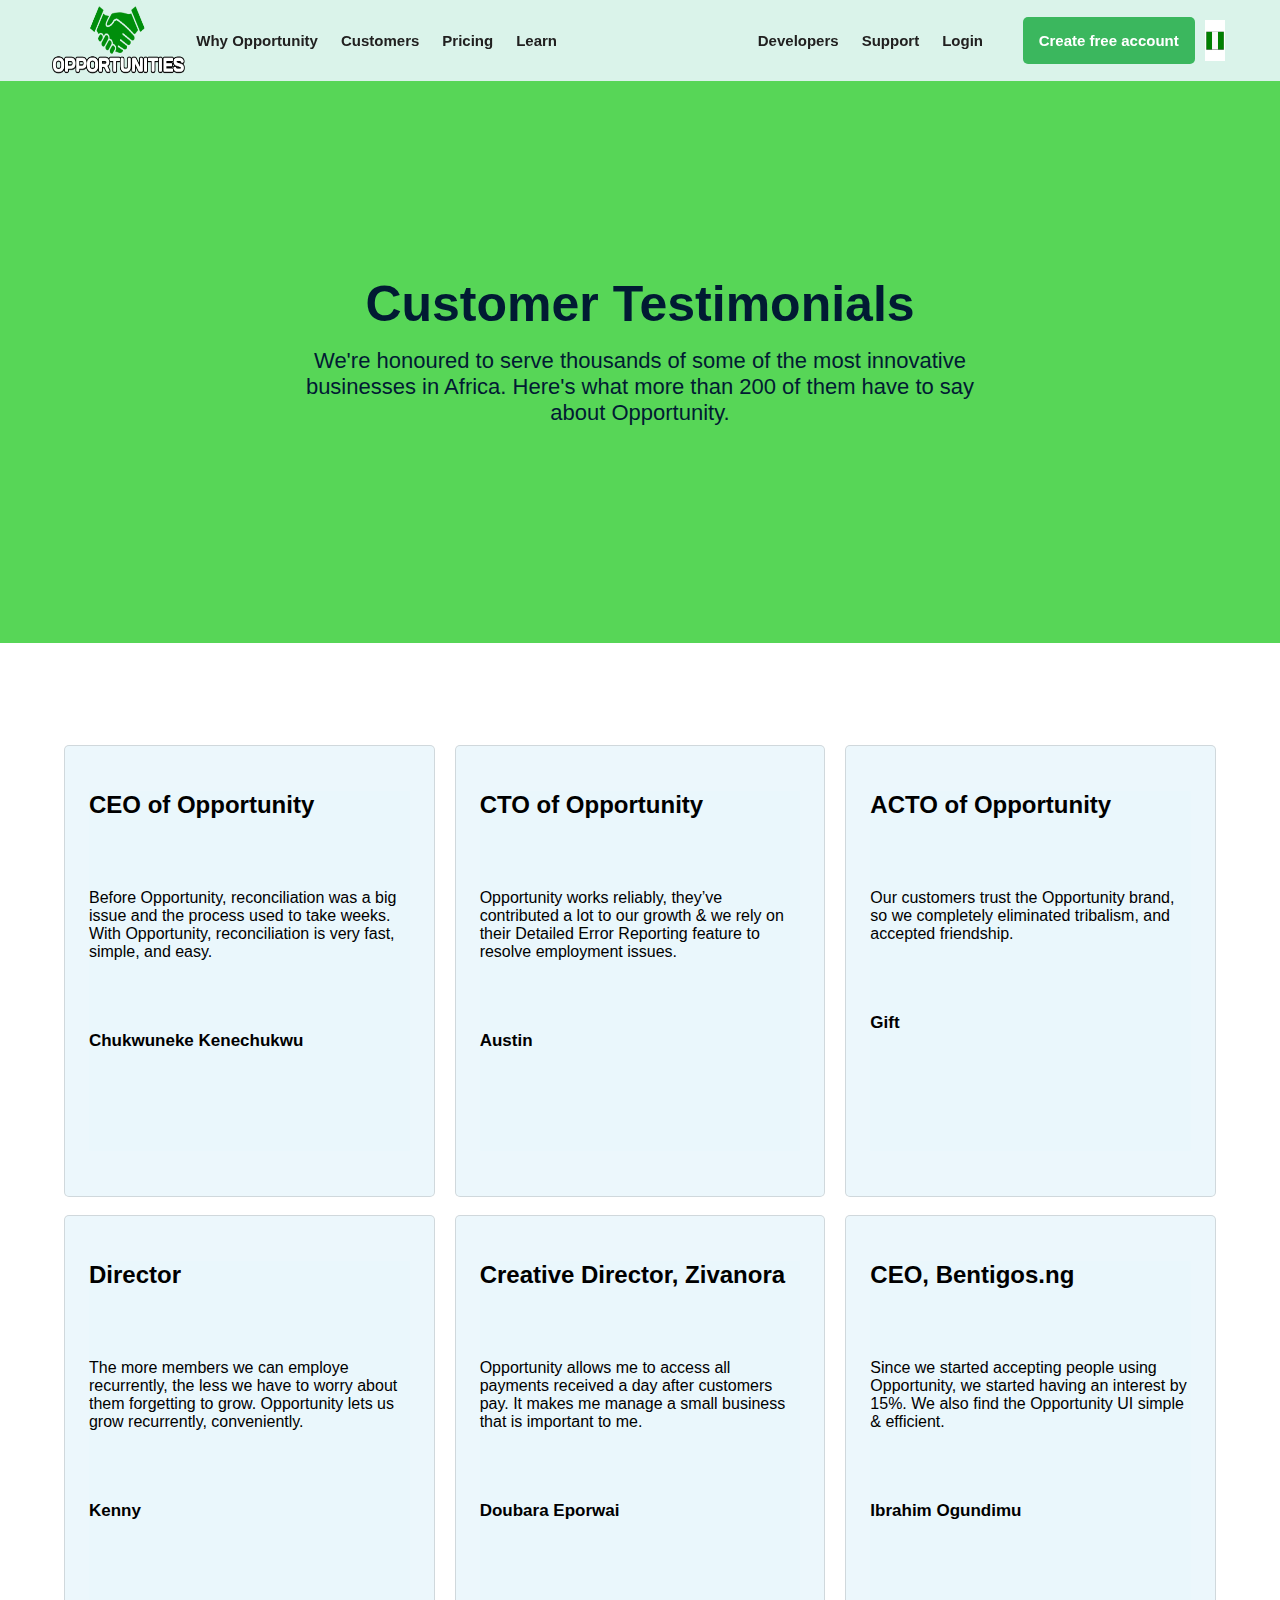
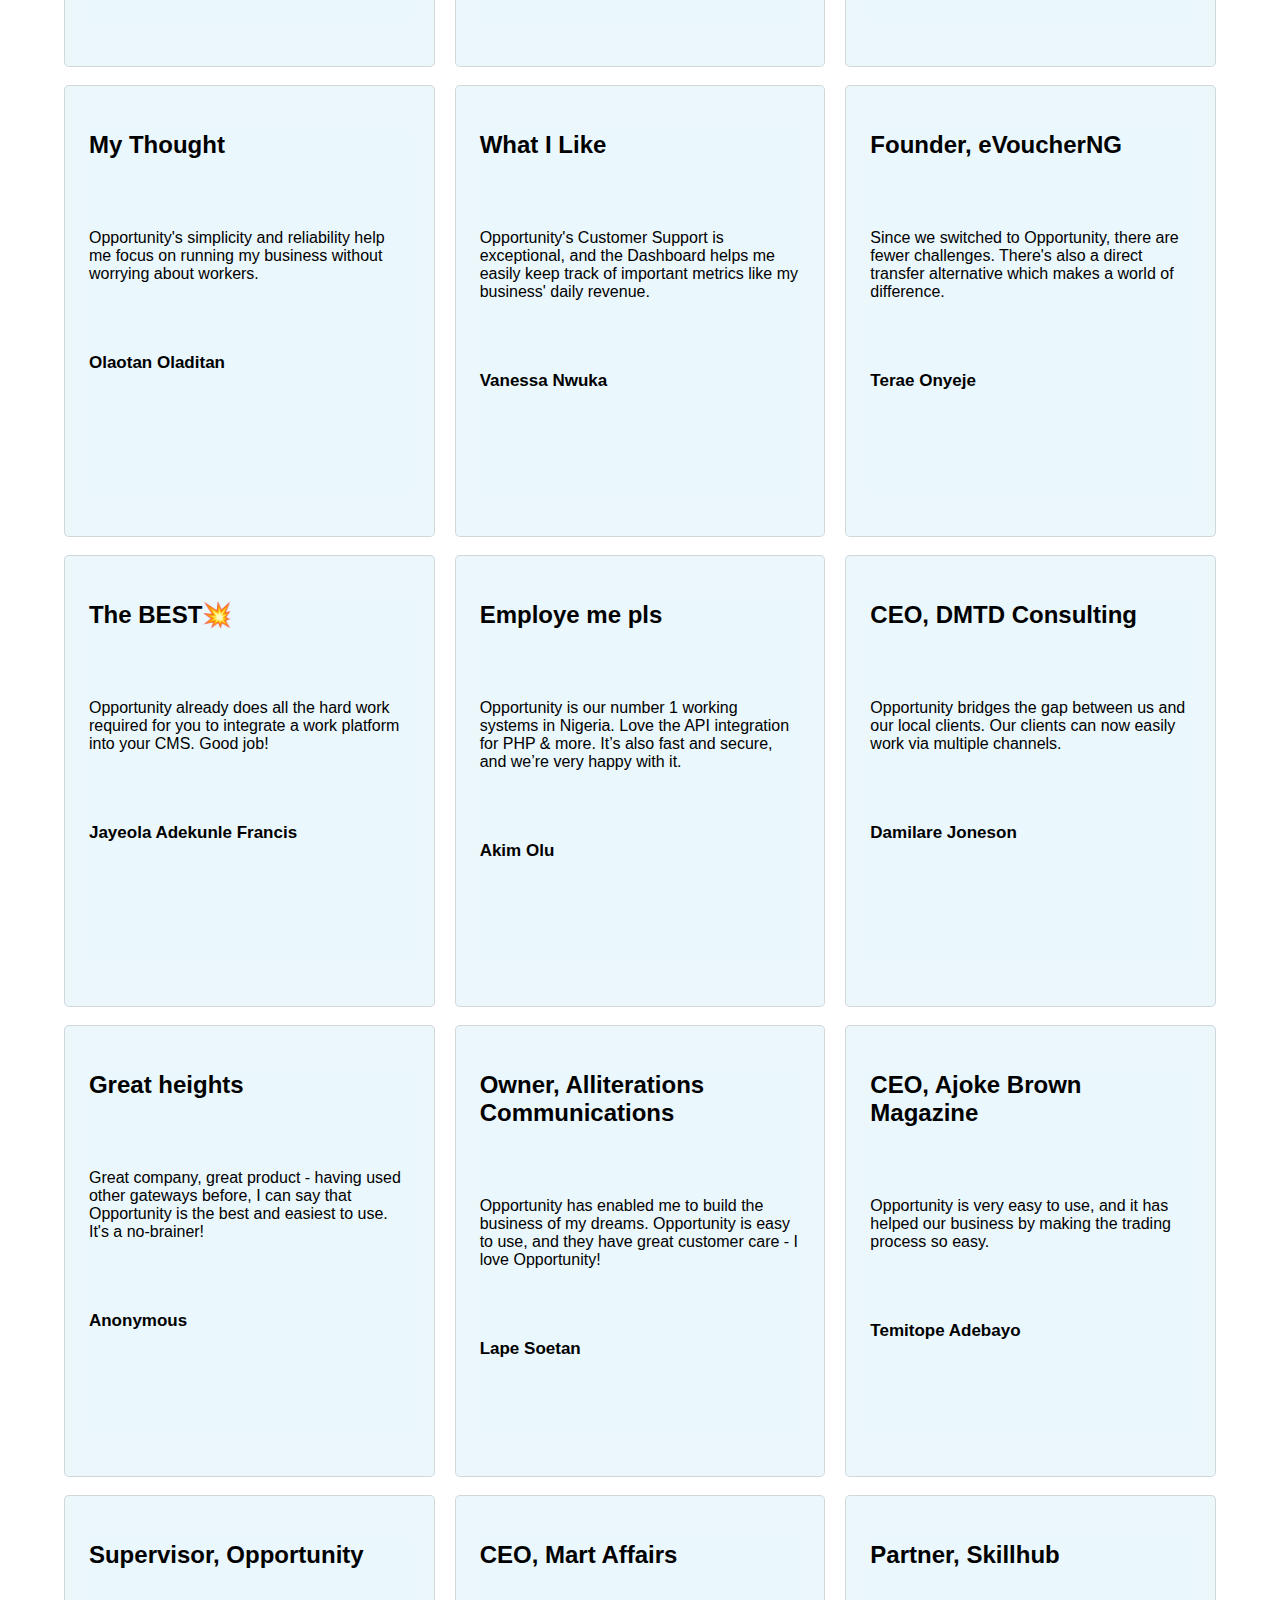
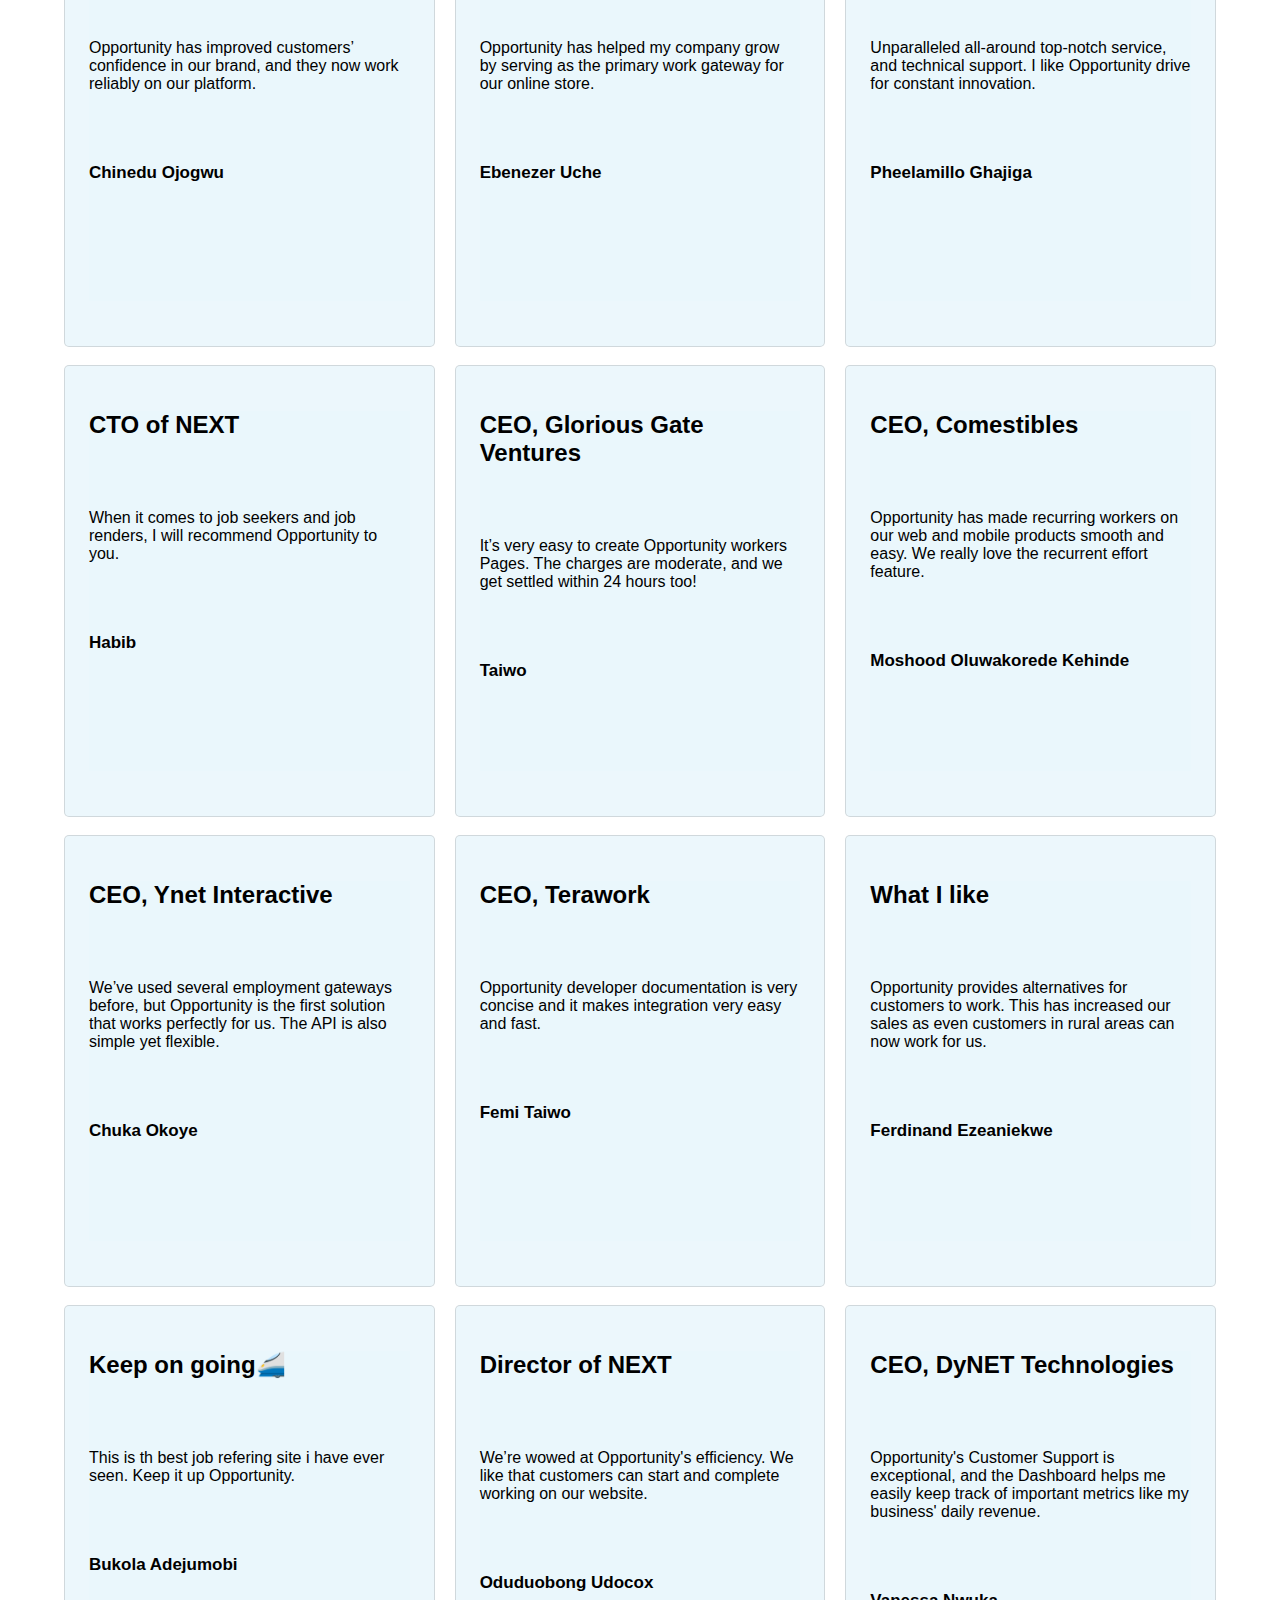
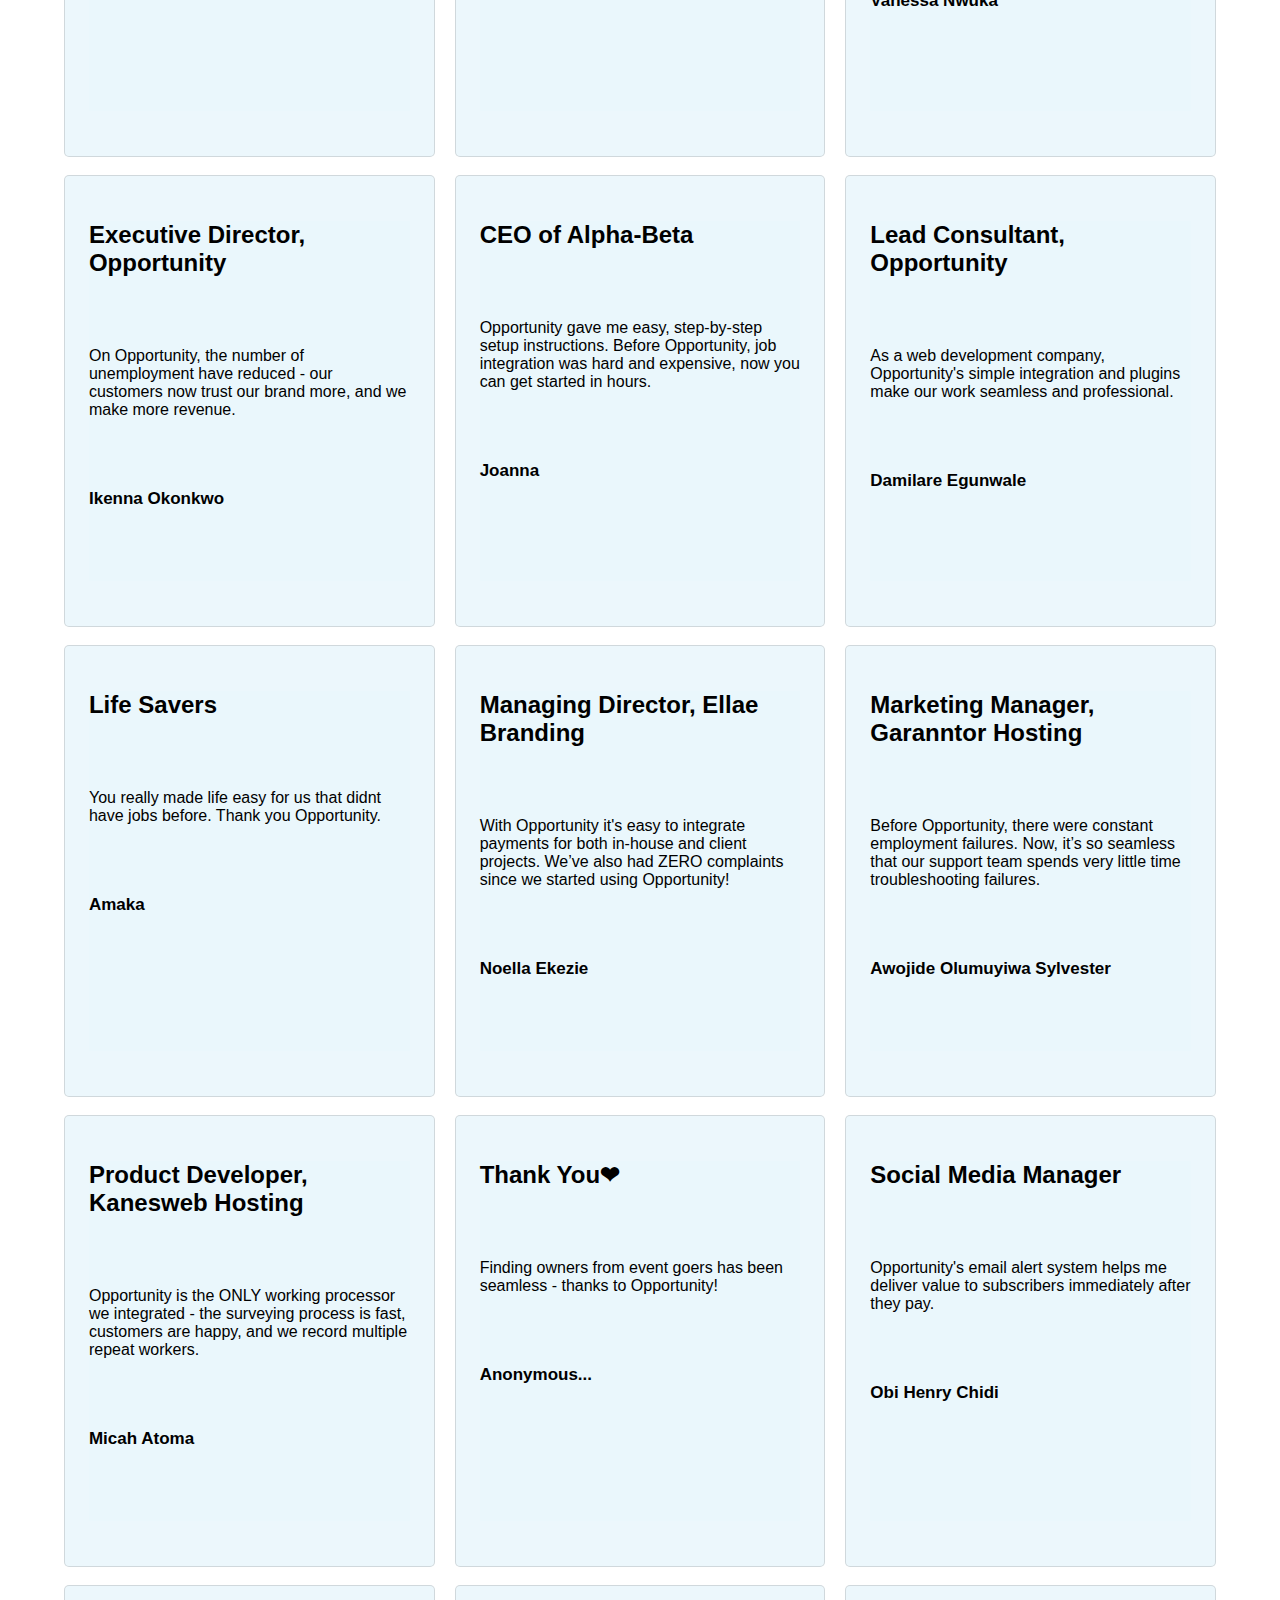
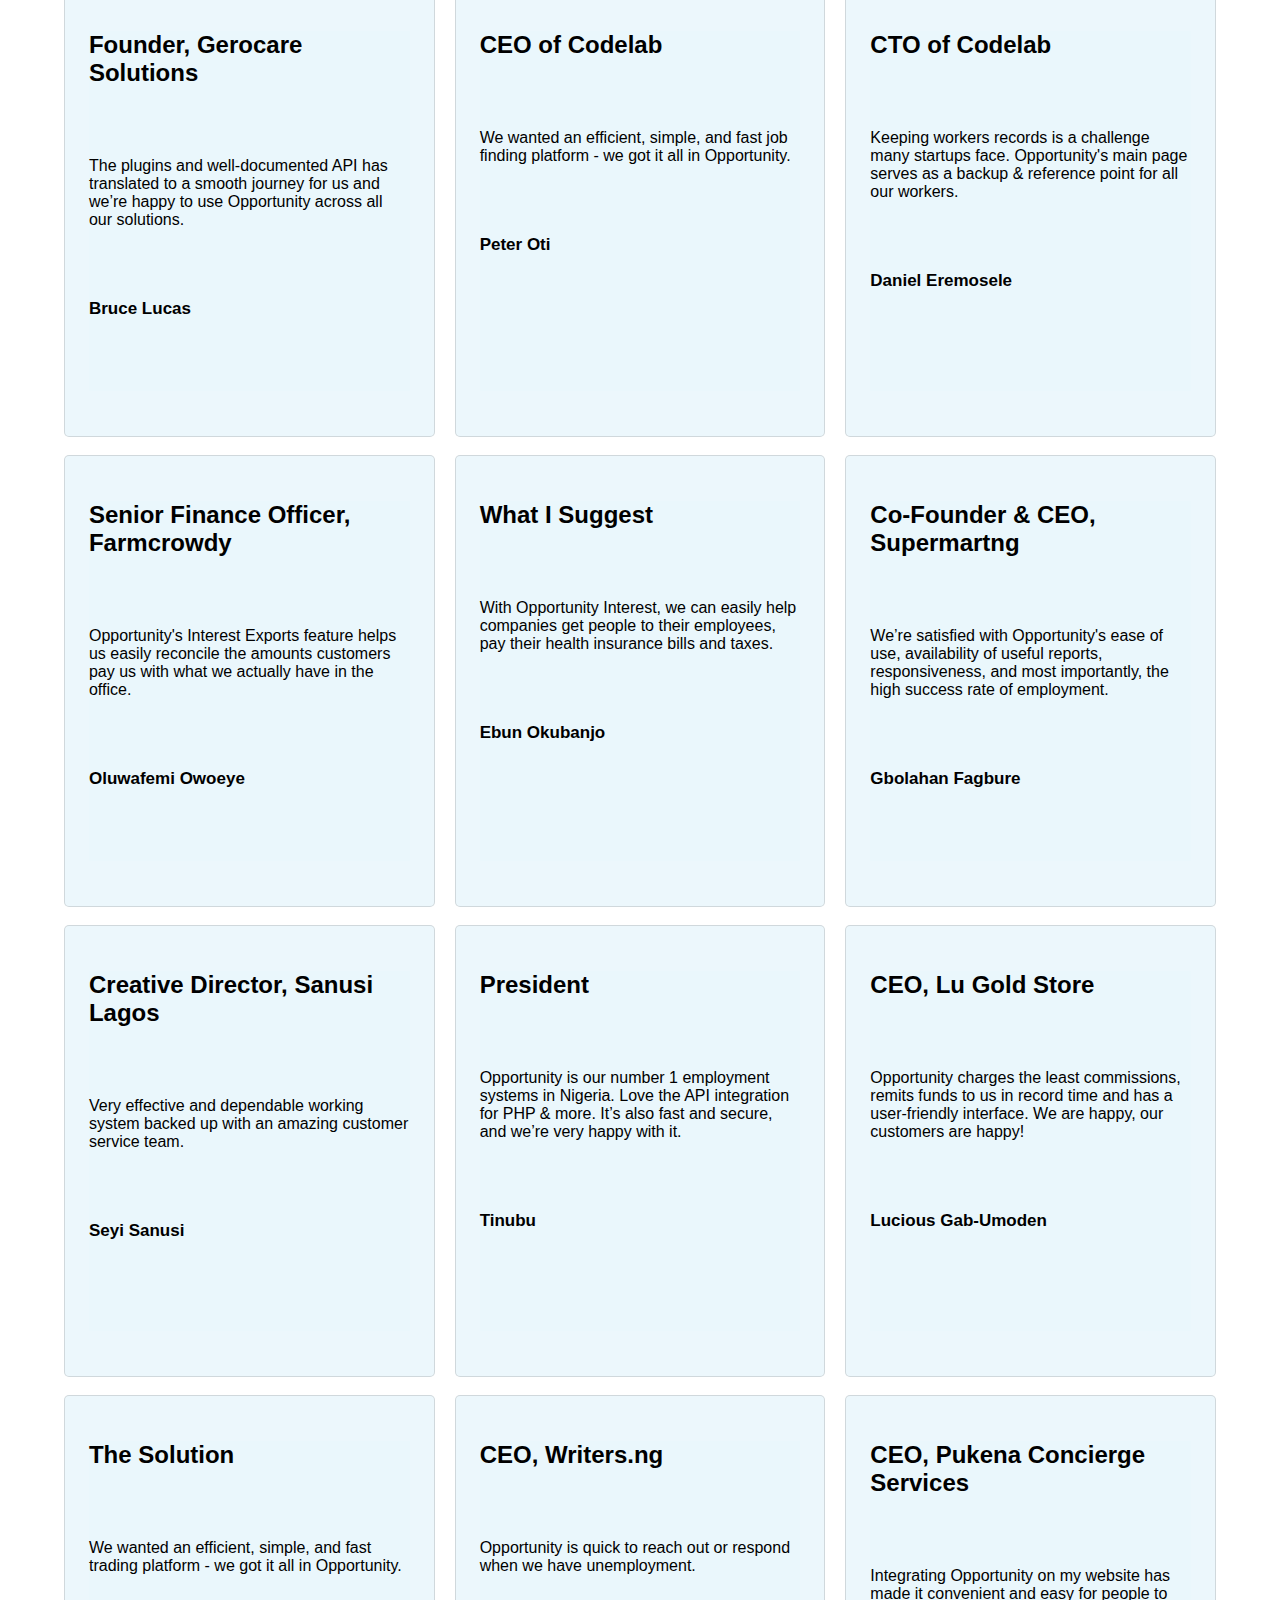
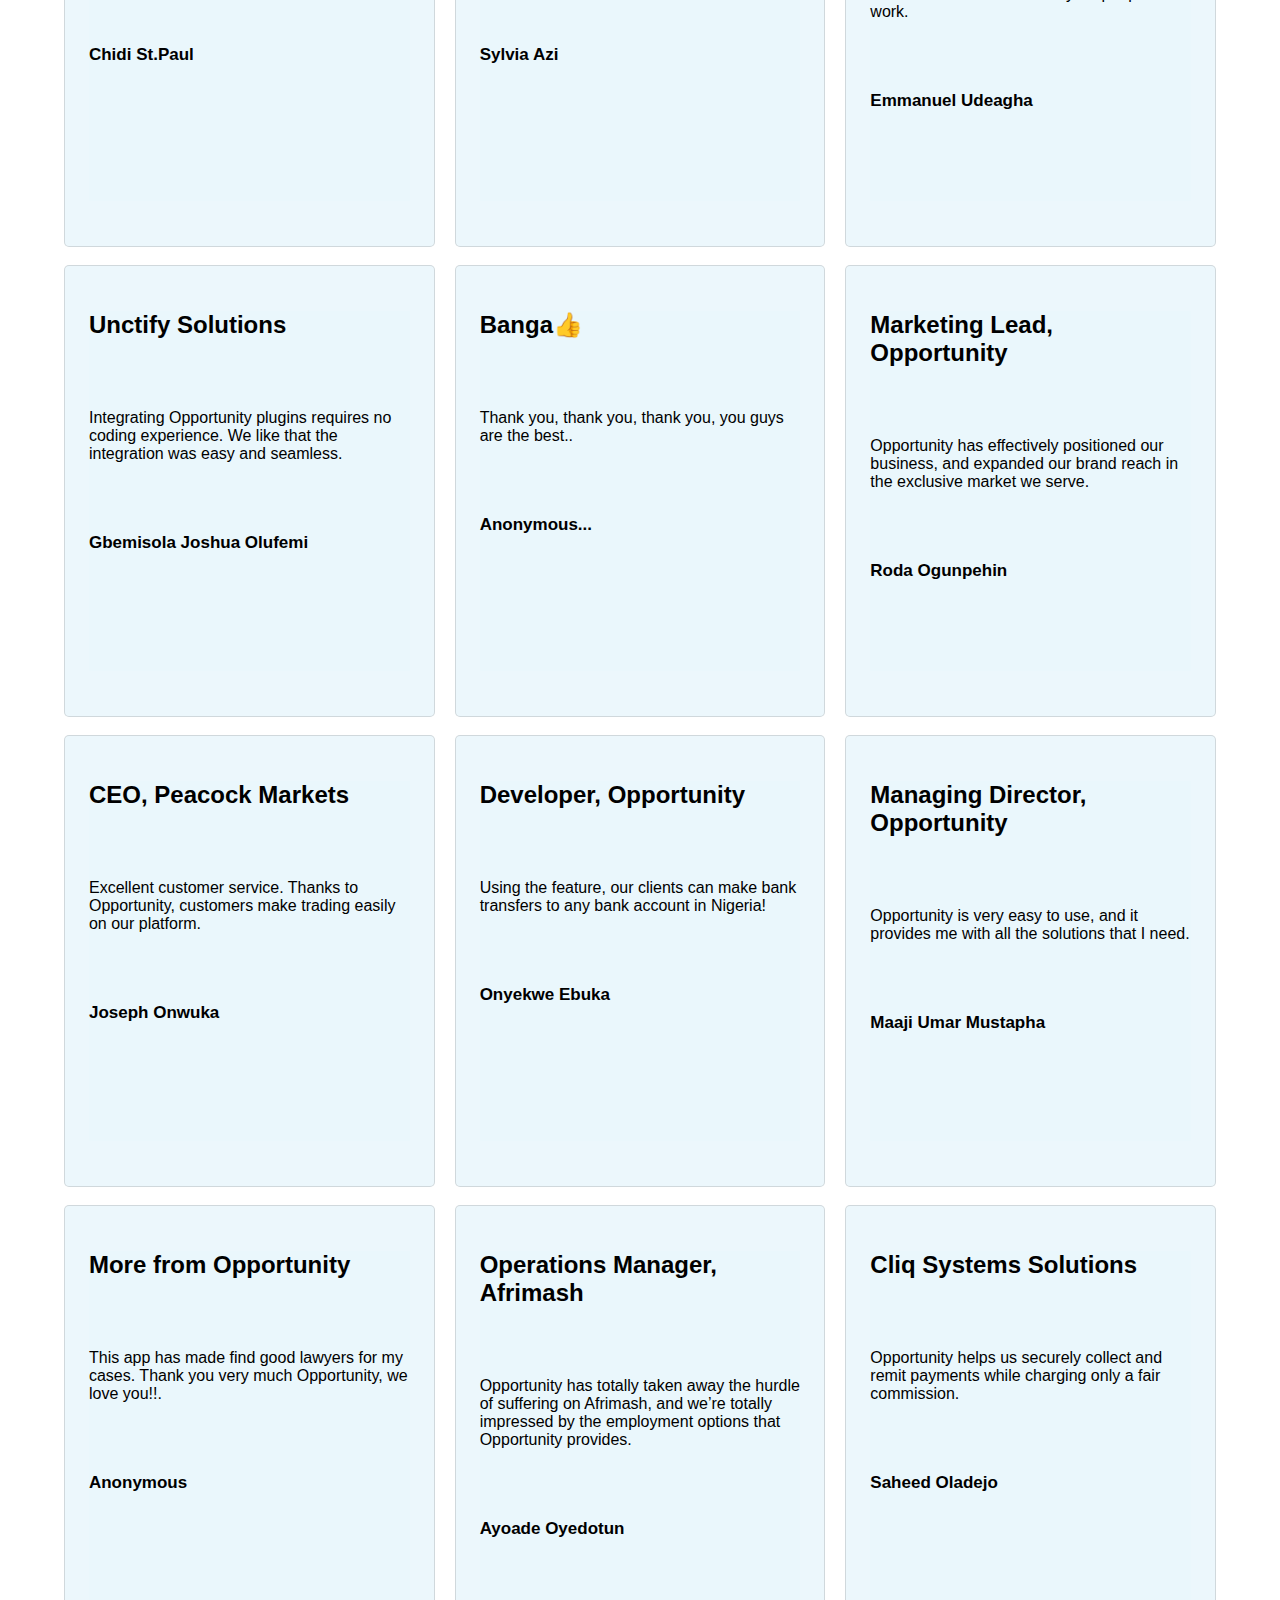
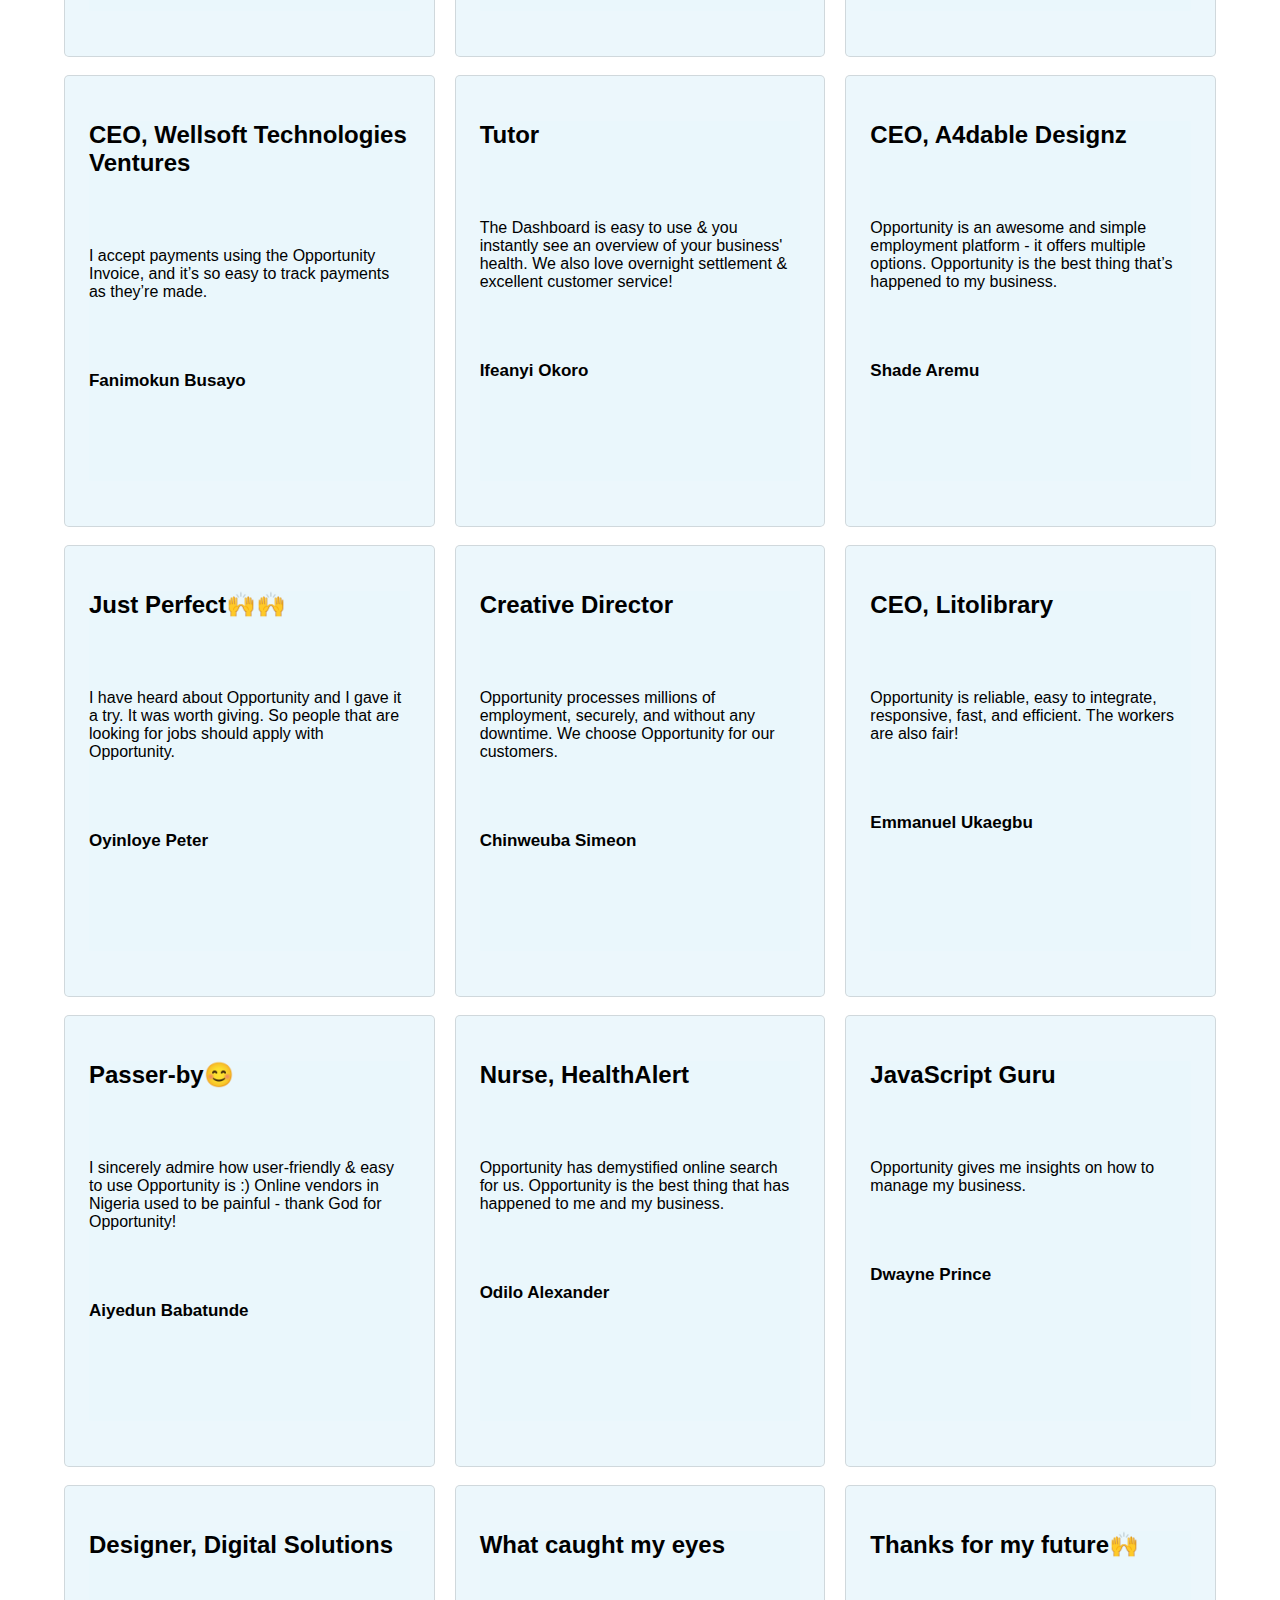
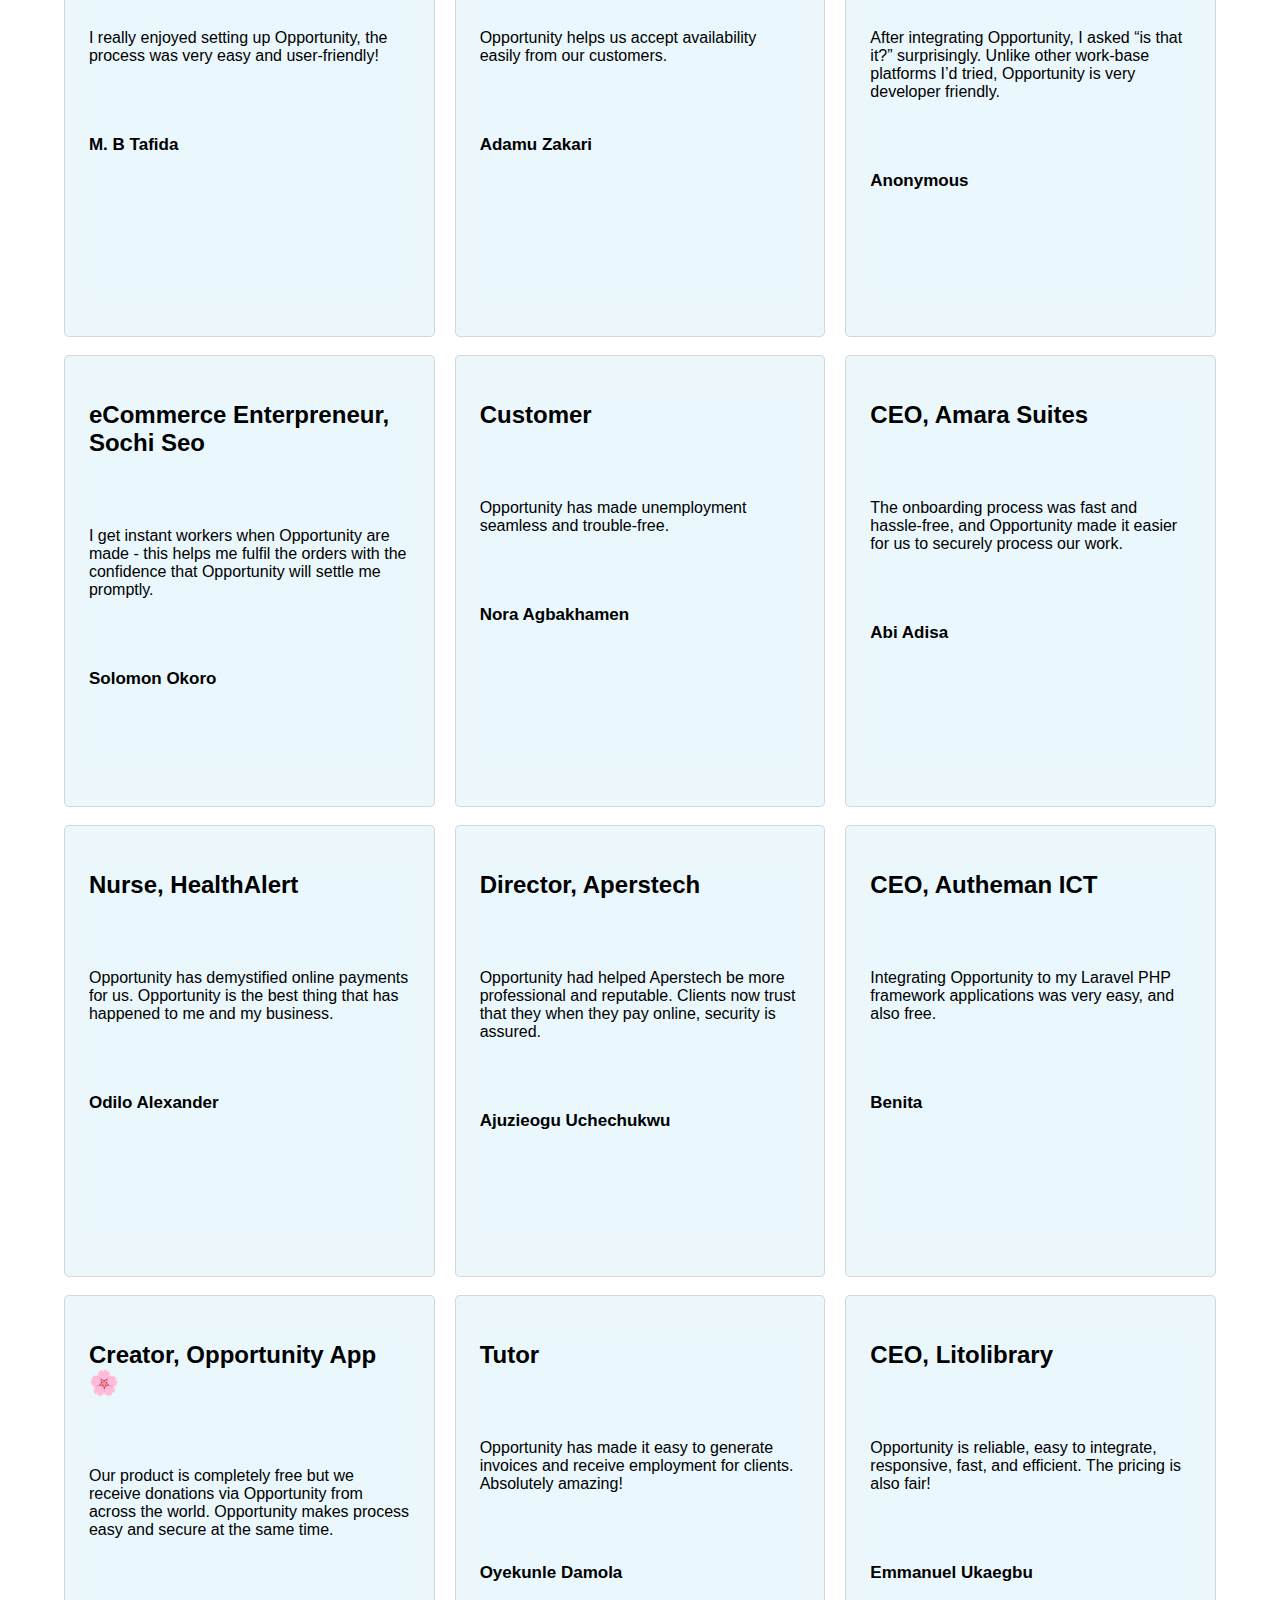
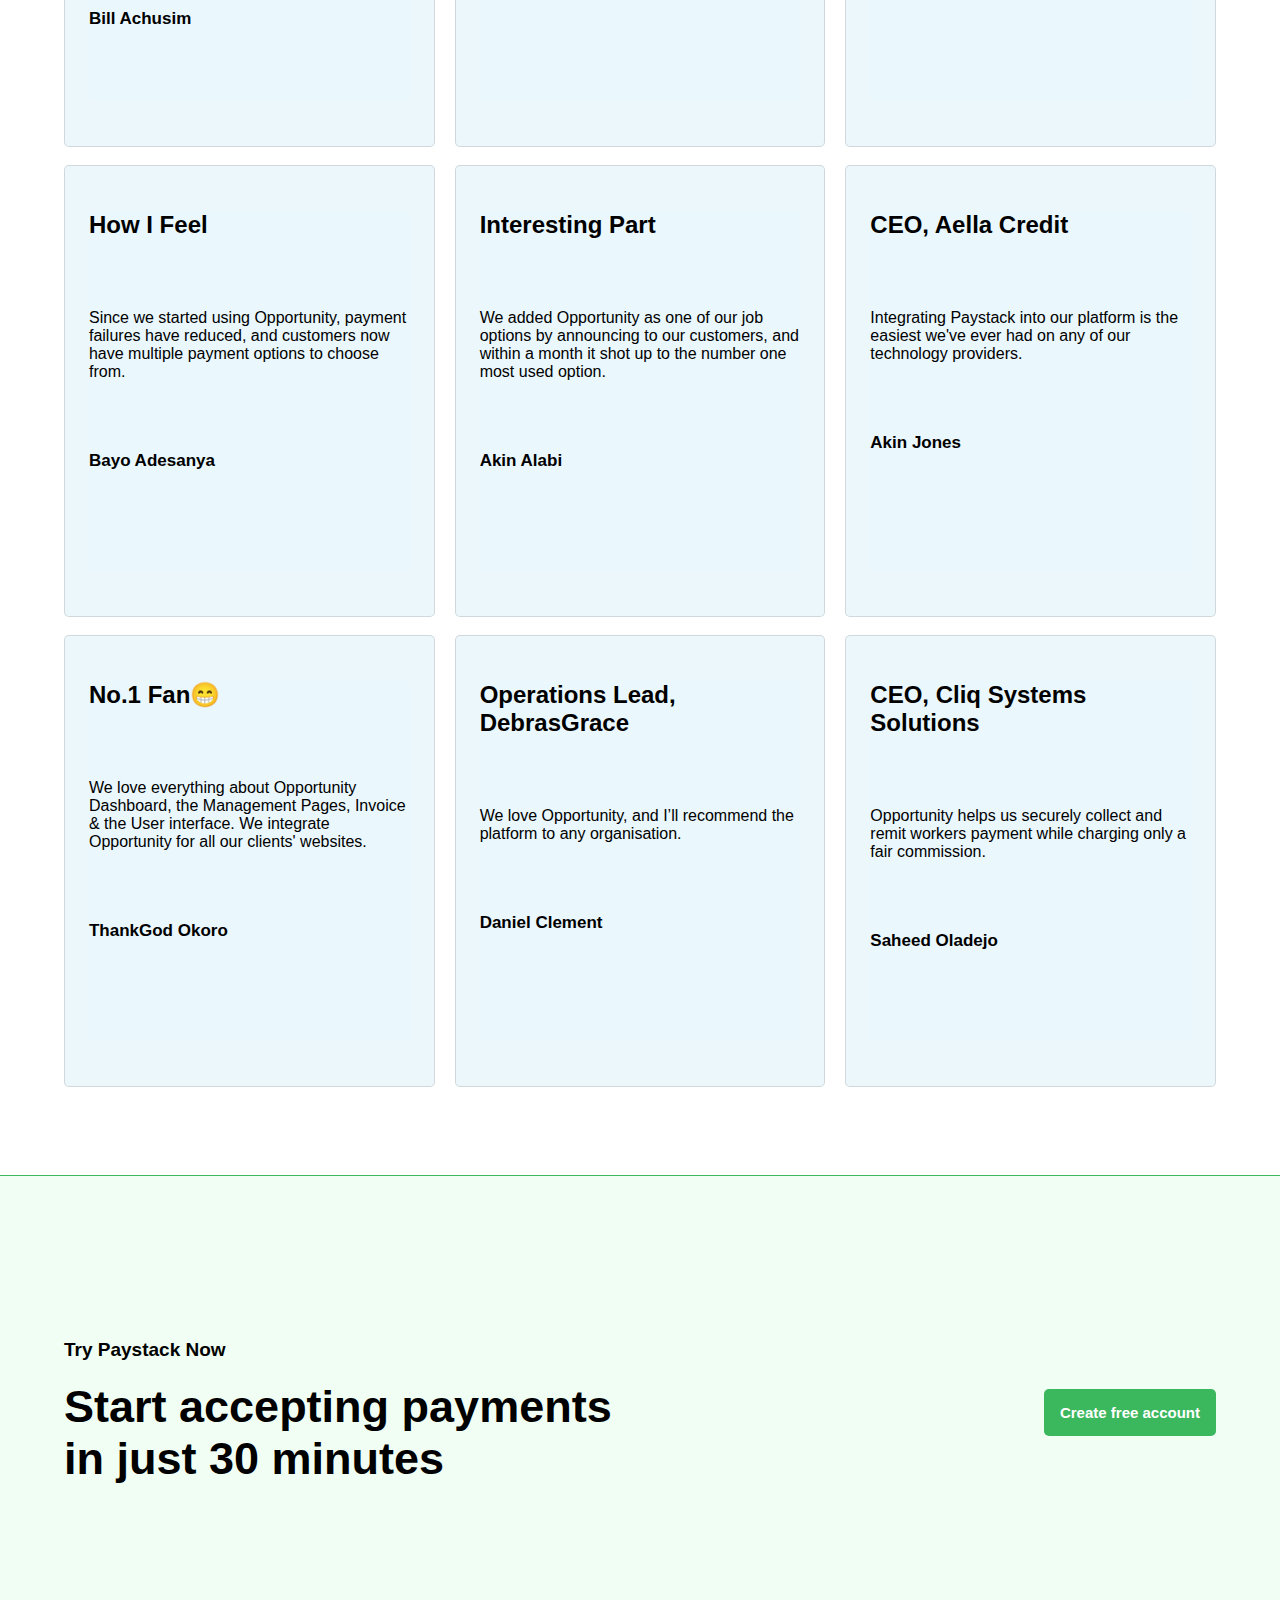
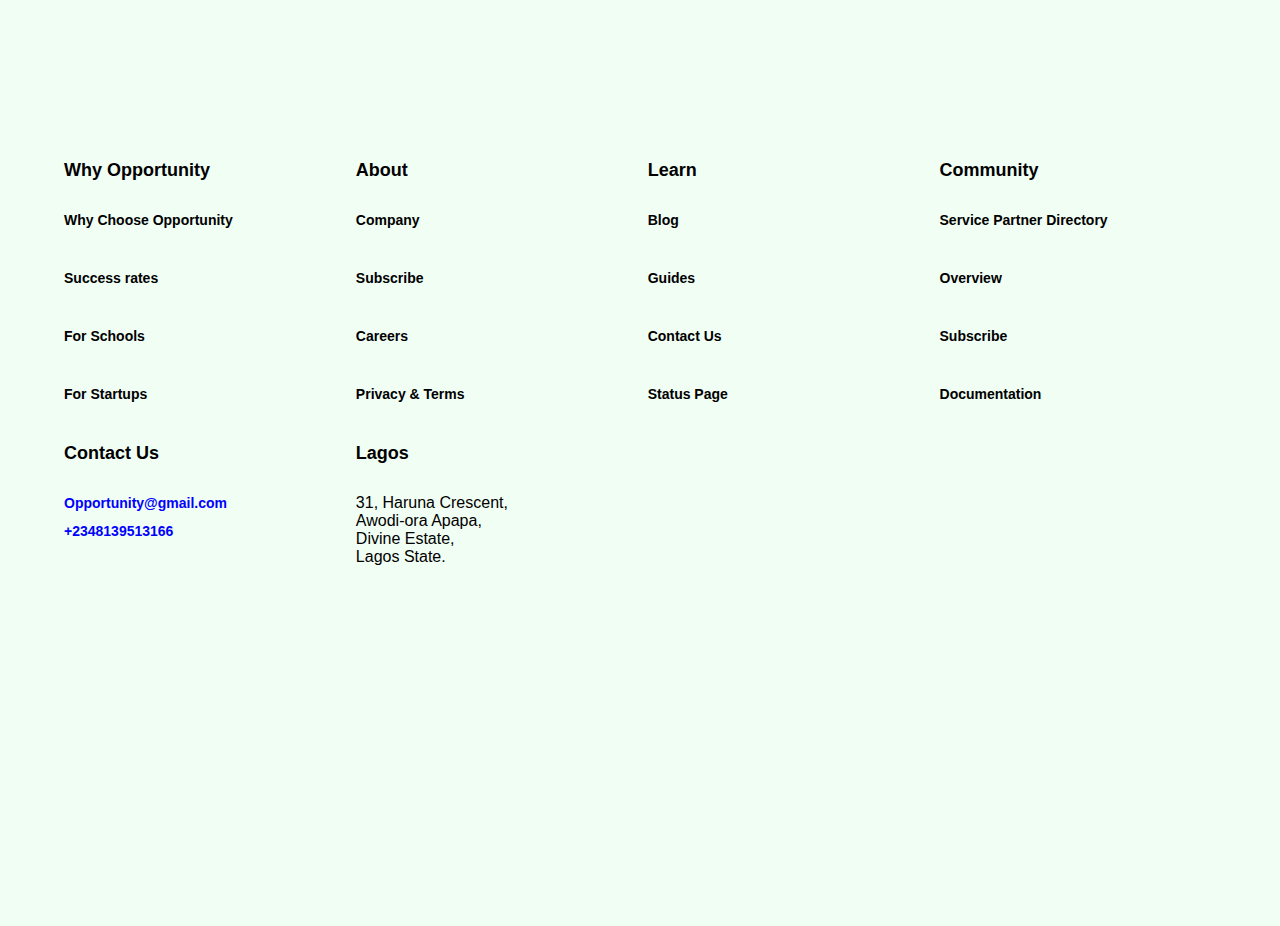
==== commit fe19deaa: "oppurtunity  2push" ====
--- a/Customers/index.html
+++ b/Customers/index.html
@@ -5,6 +5,7 @@
     <meta charset="UTF-8">
     <meta name="viewport" content="width=device-width, initial-scale=1.0">
     <title>Company</title>
+    <link rel="shortcut icon" href="../asset/icon.png" type="k-icon">
 </head>
 <body>
     <main class="Main">
@@ -28,7 +29,7 @@
                         <a class="Account" href="../FirstPhasePresentation/Sign up/indext.html">
                             <button class="But">Create free account</button>
                         </a>
-                    <div class="Flag"><img src="" alt=""></div>
+                    <div class="Flag"><img src="../asset/IMG_9556.PNG" height="50%" width="70%" alt=""></div>
                 </div>
             </div>
         </header>
--- a/Customers/index.css
+++ b/Customers/index.css
@@ -144,7 +144,7 @@
 .Flag{
     height: 100%;
     width: 6%;
-    background-color: white;
+    /* background-color: white; */
     display: flex;
     align-items: center;
     justify-content: center;
